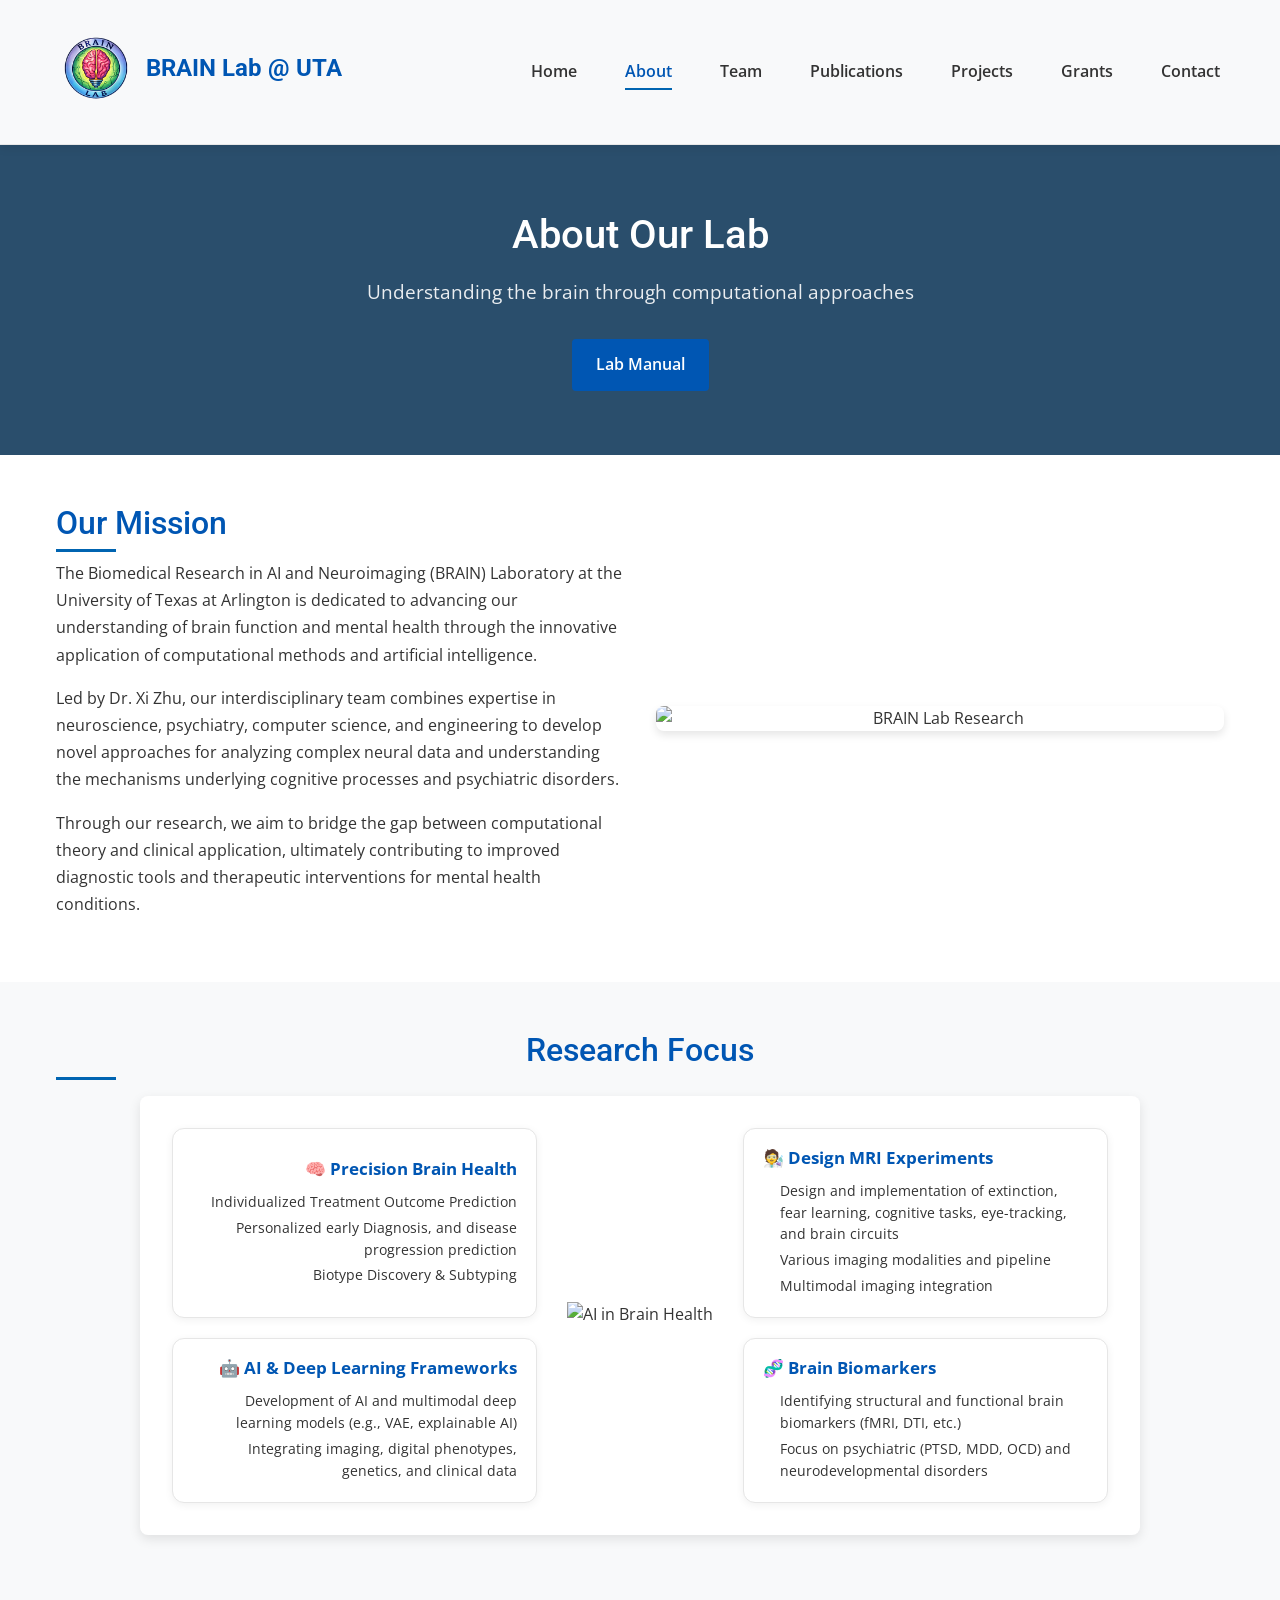
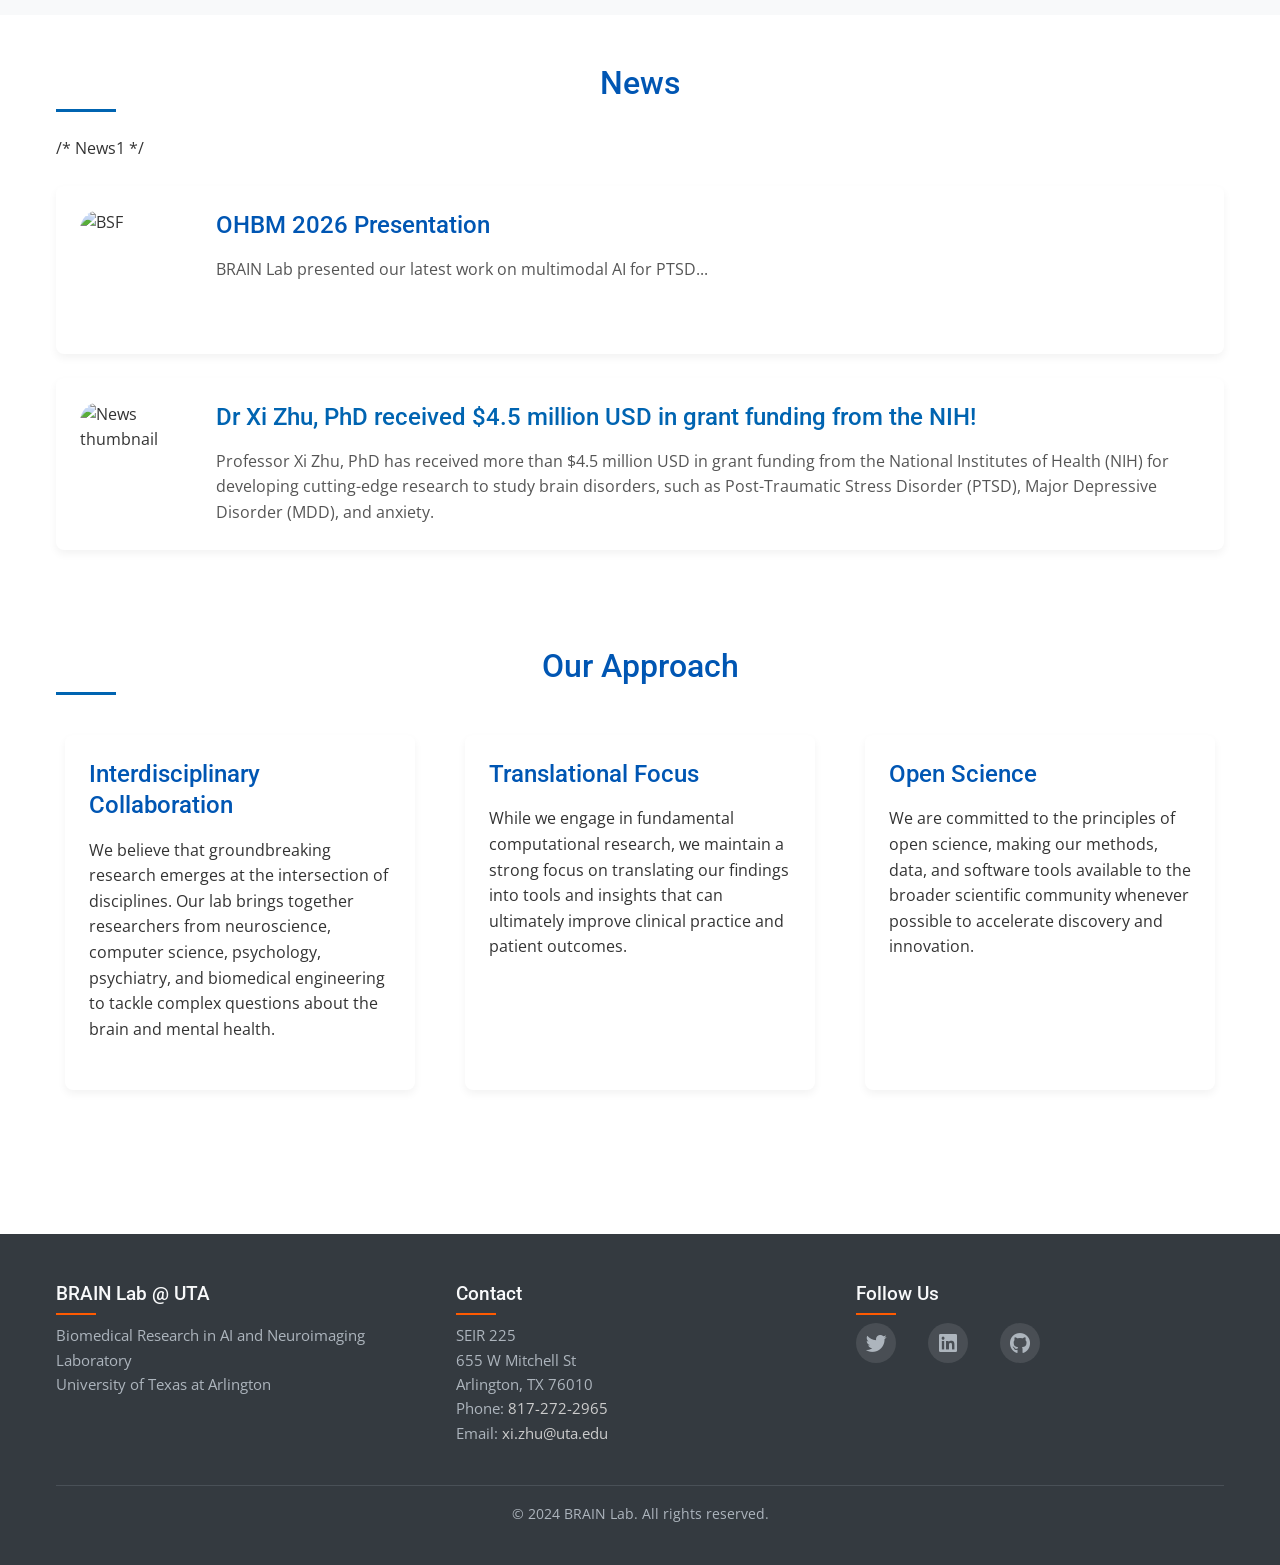
==== about.html @ f1c325bb "Update about.html" ====
<!DOCTYPE html>
<html lang="en">
<head>
    <meta charset="UTF-8">
    <meta name="viewport" content="width=device-width, initial-scale=1.0">
    <title>BRAIN Lab @ UTA - About</title>
    <link rel="stylesheet" href="css/styles.css"> <link rel="stylesheet" href="https://cdnjs.cloudflare.com/ajax/libs/font-awesome/6.4.0/css/all.min.css">
    <link href="https://fonts.googleapis.com/css2?family=Open+Sans:wght@300;400;600;700&family=Roboto:wght@300;400;500;700&display=swap" rel="stylesheet">
    <style>
        /* Basic Styles */
        body { font-family: 'Open Sans', sans-serif; margin: 0; padding: 0; color: #333; }
        .container { max-width: 1200px; margin: 0 auto; padding: 0 1rem; }
        header { background-color: #f8f9fa; padding: 1rem 0; border-bottom: 1px solid #e7e7e7; }
        header .container { display: flex; justify-content: space-between; align-items: center; }
        .logo a { font-family: 'Roboto', sans-serif; font-weight: 700; font-size: 1.5rem; color: #0056b3; text-decoration: none; }
        nav ul.menu { list-style: none; padding: 0; margin: 0; display: flex; }
        nav ul.menu li { margin-left: 1.5rem; }
        nav ul.menu li a { text-decoration: none; color: #333; font-weight: 600; transition: color 0.3s ease; }
        nav ul.menu li a:hover, nav ul.menu li a.active { color: #0056b3; }
        .hamburger { display: none; cursor: pointer; }
        .hamburger span { display: block; width: 25px; height: 3px; margin: 5px 0; background-color: #333; }

        /* Page Header */
        .page-header {
            background-image: url('images/banner.png'); /* Ensure this image exists */
            background-size: cover;
            background-position: center;
            background-repeat: no-repeat;
            padding: 4rem 0;
            text-align: center;
            color: white;
            position: relative;
            background-color: #4682B4; /* Fallback color */
        }
        .page-header::before {
            content: '';
            position: absolute;
            top: 0; left: 0; right: 0; bottom: 0;
            background-color: rgba(0, 0, 0, 0.4);
            z-index: 1;
        }
        .page-header h1 { font-family: 'Roboto', sans-serif; font-size: 2.5rem; margin-bottom: 1rem; color: white; }
        .page-header p { font-size: 1.2rem; max-width: 800px; margin: 0 auto; color: rgba(255, 255, 255, 0.9); }
        .page-header .container { position: relative; z-index: 2; }
        .btn.primary-btn { /* Style for Lab Manual button if not in external CSS */
            background-color: #0056b3; color: white; padding: 0.8rem 1.5rem; text-decoration: none; border-radius: 4px; font-weight: 600; display:inline-block;
        }
        .btn.primary-btn:hover { background-color: #004494; }


        /* About Mission Section */
        .about-mission { padding: 3rem 0; }
        .about-content { display: flex; flex-wrap: wrap; align-items: center; gap: 2rem; }
        .about-text { flex: 1; min-width: 300px; }
        .about-text h2 { font-family: 'Roboto', sans-serif; color: #0056b3; margin-bottom: 1rem; }
        .about-text p { line-height: 1.7; margin-bottom: 1rem; }
        .about-image { flex: 1; min-width: 300px; text-align: center; }
        .about-image img { max-width: 100%; height: auto; border-radius: 8px; box-shadow: 0 4px 8px rgba(0,0,0,0.1); }

        /* Research Focus Section - Updated Styles */
        .research-focus { padding: 3rem 0; }
        .research-focus.light-bg { background-color: #f8f9fa; } 
        .research-focus h2 { text-align: center; margin-bottom: 1.5rem; font-family: 'Roboto', sans-serif; color: #0056b3; font-size: 2rem; }
        
        .research-focus-content-wrapper {
            background-color: #ffffff; 
            padding: 2rem; 
            border-radius: 8px; 
            box-shadow: 0 4px 12px rgba(0,0,0,0.1); 
            max-width: 1000px; 
            margin: 0 auto 2rem auto; 
        }

        .research-focus-grid-container {
            display: grid;
            grid-template-columns: 1fr auto 1fr; 
            grid-template-rows: auto auto; 
            gap: 20px; 
            align-items: center; 
        }

        .focus-item-content { 
            background: #fff;
            padding: 1em 1.2em; 
            border-radius: 12px;
            box-shadow: 0 2px 8px rgba(0,0,0,0.06);
            border: 1.5px solid #e6e6e6;
            height: 100%;
            display: flex;
            flex-direction: column;
            justify-content: center;
        }
        .focus-item-content b { display: block; margin-bottom: 0.5em; font-size: 1.05rem; color: #0056b3;}
        .focus-item-content ul {
            margin: 0 0 0 1.2em; 
            padding-left: 0; 
            font-size: 0.9rem;
            list-style-position: outside;
            line-height: 1.5;
        }
         .focus-item-content ul li { margin-bottom: 0.3em;}

        .focus-image-container {
            grid-column: 2 / 3; 
            grid-row: 1 / 3;    
            display: flex;      
            align-items: center;
            justify-content: center;
            padding: 10px; 
        }
        .focus-image-container img {
            max-width: 280px; 
            width: 100%;
            height: auto;
            display: block;
        }

        .rf-top-left { grid-column: 1 / 2; grid-row: 1 / 2; text-align: right; }
        .rf-bottom-left { grid-column: 1 / 2; grid-row: 2 / 3; text-align: right; }
        .rf-top-right { grid-column: 3 / 4; grid-row: 1 / 2; text-align: left; }
        .rf-bottom-right { grid-column: 3 / 4; grid-row: 2 / 3; text-align: left; }


        /* Lab Approach Section */
        .lab-approach { padding: 3rem 0; }
        .lab-approach h2 { text-align: center; margin-bottom: 2rem; font-family: 'Roboto', sans-serif; color: #0056b3; }
        .approach-content { display: flex; flex-wrap: wrap; gap: 2rem; justify-content: space-around; }
        .approach-item { background-color: #fff; padding: 1.5rem; border-radius: 8px; box-shadow: 0 4px 8px rgba(0,0,0,0.05); flex: 1; min-width: 280px; max-width: 350px; }
        .approach-item h3 { color: #0056b3; margin-top: 0; margin-bottom: 1rem; }
        .approach-item p { line-height: 1.6; }

        .news-content {
	  display: grid;
	  gap: 1rem;
	}


        .news { padding: 3rem 0; }
        .news h2 { text-align: center; margin-bottom: 2rem; font-family: 'Roboto', sans-serif; color: #0056b3; }
        .news-content { display: flex; flex-wrap: wrap; gap: 2rem; justify-content: space-around; }
        .news-item { background-color: #fff; padding: 1.5rem; border-radius: 8px; box-shadow: 0 4px 8px rgba(0,0,0,0.05); flex: 1; min-width: 280px; max-width: 350px; }
        .news-item h3 { color: #0056b3; margin-top: 0; margin-bottom: 1rem; }
        .news-item p { line-height: 1.6; }

        .news-bullet{
         display: flex;
         align-items: flex-start;
         gap: 1rem;
        }

        .news-thumb{
         width: 120px;
         height: 120px;
         object-fit: cover;
         border-radius: 20px;
         flex: 0 0 120px; /* keeps it on the left */
         }

	.news-summary {
	  margin: 0;
	  color: #555;
	  line-height: 1.5;
	}

	/* Mobile */
	@media (max-width: 600px) {
	 .news-bullet {
	 flex-direction: column;
	}
	.news-thumb {
	  width: 100%;
	  height: 160px;
	  flex: none;
	}
	}

        .news-content{
          display: flex;
          flex-direction: column;   /* stack news items vertically */
          gap: 1.5rem;
        }

        .news-item{
          max-width: 100%;          /* remove narrow cap */
          width: 100%;
        }


        /* Footer */
        footer { background-color: #343a40; color: white; padding: 3rem 0 1rem 0; margin-top: 3rem;}
        .footer-content { display: flex; justify-content: space-between; flex-wrap: wrap; gap: 2rem; margin-bottom: 2rem;}
        .footer-col { flex: 1; min-width: 200px; }
        .footer-col h3 { font-family: 'Roboto', sans-serif; font-size: 1.2rem; margin-bottom: 1rem; color: #f8f9fa; }
        .footer-col p, .footer-col ul { font-size: 0.95rem; color: #adb5bd; line-height: 1.6; }
        .footer-col ul { list-style: none; padding: 0; }
        .footer-col ul li { margin-bottom: 0.5rem; }
        .footer-col ul li a { color: #adb5bd; text-decoration: none; transition: color 0.3s ease; }
        .footer-col ul li a:hover { color: white; }
        .social-icons a { color: #adb5bd; margin-right: 1rem; font-size: 1.3rem; transition: color 0.3s ease; }
        .social-icons a:hover { color: white; }
        .copyright { text-align: center; border-top: 1px solid #495057; padding-top: 1rem; font-size: 0.9rem; color: #adb5bd; }

        /* Responsive Adjustments */
        @media (max-width: 992px) { 
            .research-focus-content-wrapper {
                padding: 1.5rem;
            }
            .research-focus-grid-container {
                grid-template-columns: 1fr auto; 
                grid-template-rows: auto auto auto auto; 
                gap: 15px; 
            }
            .focus-image-container {
                grid-column: 2 / 3; 
                grid-row: 1 / 5;
            }
            .rf-top-left { grid-column: 1 / 2; grid-row: 1 / 2; text-align: left; margin-bottom:1rem;}
            .rf-bottom-left { grid-column: 1 / 2; grid-row: 2 / 3; text-align: left; margin-bottom:1rem;}
            .rf-top-right { grid-column: 1 / 2; grid-row: 3 / 4; text-align: left; margin-bottom:1rem;}
            .rf-bottom-right { grid-column: 1 / 2; grid-row: 4 / 5; text-align: left; margin-bottom:1rem;}
        }

        @media (max-width: 768px) {
            nav ul.menu { display: none; }
            .hamburger { display: block; }
            .footer-content { flex-direction: column; }
            .page-header h1 { font-size: 2rem; }
            .about-content { flex-direction: column; }
            .about-image { order: -1; margin-bottom: 2rem; } 

            .research-focus-content-wrapper {
                padding: 1rem;
                margin-left: 10px; 
                margin-right: 10px;
            }
            .research-focus-grid-container {
                grid-template-columns: 1fr; 
                gap: 10px;
            }
             .focus-image-container {
                grid-column: 1 / 2; 
                grid-row: auto;    
                order: 2; 
                margin: 1rem 0;
            }
             .focus-image-container img { max-width: 220px; } 

            .rf-top-left { grid-column: 1/2; grid-row: auto; order: 1; text-align: left !important; margin-bottom: 1rem;}
            .rf-bottom-left { grid-column: 1/2; grid-row: auto; order: 3; text-align: left !important; margin-bottom: 1rem;}
            .rf-top-right { grid-column: 1/2; grid-row: auto; order: 4; text-align: left !important; margin-bottom: 1rem;}
            .rf-bottom-right { grid-column: 1/2; grid-row: auto; order: 5; text-align: left !important; margin-bottom: 1rem;}
            
            .approach-content { flex-direction: column; }
        }
    </style>
</head>
<body>
    <header>
        <div class="container">
			<div class="logo">
                <a href="index.html"> 
                    <img
                        src="images/BrainLabLogo.png"
                        alt="BRAIN Lab logo" 
                        class="lab-logo"
                    >
                    <span>BRAIN Lab @ UTA</span>
                </a>
            </div>
			
            <nav>
                <ul class="menu">
                    <li><a href="index.html">Home</a></li>
                    <li><a href="about.html" class="active">About</a></li>
                    <li><a href="team.html">Team</a></li>
                    <li><a href="publications.html">Publications</a></li>
                    <li><a href="projects.html">Projects</a></li>
                    <li><a href="grants.html">Grants</a></li>
                    <li><a href="contact.html">Contact</a></li>
                </ul>
                <div class="hamburger">
                    <span></span>
                    <span></span>
                    <span></span>
                </div>
            </nav>
        </div>
    </header>

    <main>
        <section class="page-header">
            <div class="container">
                <h1>About Our Lab</h1>
                <p>Understanding the brain through computational approaches</p>
                <div class="cta-buttons" style="margin-top:2rem;">
                    <a href="lab_manual.html" class="btn primary-btn">Lab Manual</a>
                </div>
            </div>
        </section>

        <section class="about-mission">
            <div class="container">
                <div class="about-content">
                    <div class="about-text">
                        <h2>Our Mission</h2>
                        <p>
                            The Biomedical Research in AI and Neuroimaging (BRAIN) Laboratory at the University of Texas at Arlington 
                            is dedicated to advancing our understanding of brain function and mental health through the innovative 
                            application of computational methods and artificial intelligence.
                        </p>
                        <p>
                            Led by Dr. Xi Zhu, our interdisciplinary team combines expertise in neuroscience, psychiatry, 
                            computer science, and engineering to develop novel approaches for analyzing complex neural data 
                            and understanding the mechanisms underlying cognitive processes and psychiatric disorders.
                        </p>
                        <p>
                            Through our research, we aim to bridge the gap between computational theory and clinical application, 
                            ultimately contributing to improved diagnostic tools and therapeutic interventions for mental health conditions.
                        </p>
                    </div>
                    <div class="about-image">
                        <img src="images/lab-research.jpg" alt="BRAIN Lab Research">
                    </div>
                </div>
            </div>
        </section>

        <section class="research-focus light-bg">
            <div class="container">
                <h2>Research Focus</h2>
                <div class="research-focus-content-wrapper"> 
                    <div class="research-focus-grid-container">
                        <div class="focus-item-content rf-top-left">
                            <b>🧠 Precision Brain Health</b>
                            <ul>
                                <li>Individualized Treatment Outcome Prediction</li>
                                <li>Personalized early Diagnosis, and disease progression prediction</li>
                                <li>Biotype Discovery & Subtyping</li>
                            </ul>
                        </div>
                        <div class="focus-item-content rf-bottom-left">
                            <b>🤖 AI & Deep Learning Frameworks</b>
                            <ul>
                                <li>Development of AI and multimodal deep learning models (e.g., VAE, explainable AI)</li>
                                <li>Integrating imaging, digital phenotypes, genetics, and clinical data</li>
                            </ul>
                        </div>
                        <div class="focus-image-container">
                            <img src="images/research focus.png" alt="AI in Brain Health">
                        </div>
                        <div class="focus-item-content rf-top-right">
                            <b>🧑‍🔬 Design MRI Experiments</b>
                            <ul>
                                <li>Design and implementation of extinction, fear learning, cognitive tasks, eye-tracking, and brain circuits</li>
                                <li>Various imaging modalities and pipeline</li>
                                <li>Multimodal imaging integration</li>
                            </ul>
                        </div>
                        <div class="focus-item-content rf-bottom-right">
                            <b>🧬 Brain Biomarkers</b>
                            <ul>
                                <li>Identifying structural and functional brain biomarkers (fMRI, DTI, etc.)</li>
                                <li>Focus on psychiatric (PTSD, MDD, OCD) and neurodevelopmental disorders</li>
                            </ul>
                        </div>
                    </div>
                </div> 
            </div>
        </section>

        <section class="news">
          <div class="container">
            <h2>News</h2>
			<div class="news-content">
				
				/* News1 */
				<div class="news-item">
					<div class="news-bullet">
						<img class="news-thumb"
							src="images/BSF.jpg"
							alt="BSF">

      <div class="news-text">
        <h3 class="news-title">
          OHBM 2026 Presentation
        </h3>

        <p class="news-summary">
          BRAIN Lab presented our latest work on multimodal AI for PTSD...
        </p>
      </div>
    </div>
  </div>

				
            <div class="news-item">
             <div class="news-bullet">
                <img class="news-thumb" src="images/zhu-brain-main.jpg" alt="News thumbnail">

                 <div class="news-text">
                  <h3 class="news-title">
                    <a href="https://www.uta.edu/news/news-releases/2025/10/01/uta-research-seeks-new-answers-to-brain-disorders" target="_blank" rel="noopener noreferrer">
                     Dr Xi Zhu, PhD received $4.5 million USD in grant funding from the NIH!
                    </a>
                  </h3>

                  <p class="news-summary">
                   Professor Xi Zhu, PhD has received more than $4.5 million USD in grant funding from the National Institutes of Health (NIH)
                   for developing cutting-edge research to study brain disorders, such as Post-Traumatic Stress Disorder (PTSD),
                   Major Depressive Disorder (MDD), and anxiety.
                 </p>
                </div>
               </div>
            </div>
				
          </div>
         </div>
        </section>


        <section class="lab-approach">
            <div class="container">
                <h2>Our Approach</h2>
                <div class="approach-content">
                    <div class="approach-item">
                        <h3>Interdisciplinary Collaboration</h3>
                        <p>
                            We believe that groundbreaking research emerges at the intersection of disciplines. Our lab brings together 
                            researchers from neuroscience, computer science, psychology, psychiatry, and biomedical engineering to tackle 
                            complex questions about the brain and mental health.
                        </p>
                    </div>
                    <div class="approach-item">
                        <h3>Translational Focus</h3>
                        <p>
                            While we engage in fundamental computational research, we maintain a strong focus on translating our findings 
                            into tools and insights that can ultimately improve clinical practice and patient outcomes.
                        </p>
                    </div>
                    <div class="approach-item">
                        <h3>Open Science</h3>
                        <p>
                            We are committed to the principles of open science, making our methods, data, and software tools available 
                            to the broader scientific community whenever possible to accelerate discovery and innovation.
                        </p>
                    </div>
                </div>
            </div>
        </section>
    </main>

    <footer>
        <div class="container">
            <div class="footer-content">
                <div class="footer-col">
                    <h3>BRAIN Lab @ UTA</h3>
                    <p>Biomedical Research in AI and Neuroimaging Laboratory<br>University of Texas at Arlington</p>
                </div>
                <div class="footer-col">
                    <h3>Contact</h3>
                    <p>
                        SEIR 225<br>
                        655 W Mitchell St<br>
                        Arlington, TX 76010<br>
                        Phone: <a href="tel:817-272-2965">817-272-2965</a><br>
                        Email: <a href="mailto:xi.zhu@uta.edu">xi.zhu@uta.edu</a>
                    </p>
                </div>
                <div class="footer-col">
                    <h3>Follow Us</h3>
                    <div class="social-icons">
                        <a href="#" aria-label="Twitter"><i class="fab fa-twitter"></i></a>
                        <a href="#" aria-label="LinkedIn"><i class="fab fa-linkedin"></i></a>
                        <a href="#" aria-label="GitHub"><i class="fab fa-github"></i></a>
                    </div>
                </div>
            </div>
            <div class="copyright">
                <p>&copy; 2024 BRAIN Lab. All rights reserved.</p>
            </div>
        </div>
    </footer>

    <script src="js/script.js"></script> </body>
</html>
---- css/styles.css ----
/* 
   BRAIN Lab @ UTA Website Styles
   Main stylesheet for the Biomedical Research in AI and Neuroimaging Laboratory website
*/

/* Global Styles and Variables */
:root {
    --primary-color: #0064b1; /* UTA blue */
    --secondary-color: #ff5a00; /* UTA orange */
    --accent-color: #5c068c; /* Purple accent */
    --text-color: #333333;
    --light-text: #ffffff;
    --dark-text: #222222;
    --light-bg: #f5f7fa;
    --gray-bg: #e9ecef;
    --border-color: #dde2e8;
    --shadow: 0 4px 12px rgba(0, 0, 0, 0.08);
    --transition: all 0.3s ease;
}

* {
    margin: 0;
    padding: 0;
    box-sizing: border-box;
}

html {
    font-size: 16px;
    scroll-behavior: smooth;
}

body {
    font-family: 'Open Sans', Arial, sans-serif;
    line-height: 1.6;
    color: var(--text-color);
    background-color: #ffffff;
}

.container {
    width: 100%;
    max-width: 1200px;
    margin: 0 auto;
    padding: 0 20px;
}

h1, h2, h3, h4, h5, h6 {
    font-family: 'Roboto', Arial, sans-serif;
    font-weight: 500;
    line-height: 1.3;
    margin-bottom: 1rem;
    color: var(--dark-text);
}

h1 {
    font-size: 2.5rem;
}

h2 {
    font-size: 2rem;
    position: relative;
    margin-bottom: 2rem;
}

h2:after {
    content: '';
    position: absolute;
    bottom: -0.5rem;
    left: 0;
    width: 60px;
    height: 3px;
    background-color: var(--primary-color);
}

h3 {
    font-size: 1.5rem;
}

p {
    margin-bottom: 1.5rem;
}

a {
    color: var(--primary-color);
    text-decoration: none;
    transition: var(--transition);
}

a:hover {
    color: var(--secondary-color);
}

ul, ol {
    list-style: none;
}

img {
    max-width: 100%;
    height: auto;
    display: block;
}

section {
    padding: 4rem 0;
}

.btn {
    display: inline-block;
    padding: 0.8rem 1.5rem;
    background-color: var(--primary-color);
    color: white;
    border-radius: 4px;
    font-weight: 600;
    text-align: center;
    transition: var(--transition);
    cursor: pointer;
    border: none;
}

.primary-btn {
    background-color: var(--primary-color);
}

.primary-btn:hover {
    background-color: #00518e;
    color: white;
}

.secondary-btn {
    background-color: transparent;
    border: 2px solid var(--primary-color);
    color: var(--primary-color);
}

.secondary-btn:hover {
    background-color: var(--primary-color);
    color: white;
}

/* Header Styles */
header {
    background-color: white;
    box-shadow: 0 2px 10px rgba(0, 0, 0, 0.1);
    position: sticky;
    top: 0;
    z-index: 1000;
}

header .container {
    display: flex;
    justify-content: space-between;
    align-items: center;
    padding: 1rem 20px;
}

/*.logo a {
    font-size: 1.5rem;
    font-weight: 700;
    color: var(--primary-color);
    text-decoration: none;
}*/

/* BRAIN Lab logo and title */
.logo a {
    display: inline-flex;
    align-items: center;
    gap: 0.85rem;
    font-family: 'Roboto', sans-serif;
    font-weight: 700;
    font-size: 1.5rem;
    color: #0056b3;
    text-decoration: none;
}

.lab-logo {
    width: 72px;
    height: 72px;
    object-fit: contain;
    display: block;
    flex-shrink: 0;
}

/* Smaller logo on phones */
@media (max-width: 768px) {
    .lab-logo {
        width: 55px;
        height: 55px;
    }

    .logo a {
        gap: 0.6rem;
        font-size: 1.25rem;
    }
}

nav .menu {
    display: flex;
    gap: 1.5rem;
}

nav .menu li a {
    color: var(--text-color);
    font-weight: 500;
    padding: 0.5rem 0;
    position: relative;
}

nav .menu li a:hover, 
nav .menu li a.active {
    color: var(--primary-color);
}

nav .menu li a.active:after {
    content: '';
    position: absolute;
    bottom: 0;
    left: 0;
    width: 100%;
    height: 2px;
    background-color: var(--primary-color);
}

.hamburger {
    display: none;
    flex-direction: column;
    cursor: pointer;
    gap: 6px;
}

.hamburger span {
    display: block;
    width: 25px;
    height: 3px;
    background-color: var(--text-color);
    transition: var(--transition);
}

/* Hero Section */
.hero {
    background: linear-gradient(rgba(0, 0, 0, 0.7), rgba(0, 0, 0, 0.7)), url('../images/hero-bg.jpg');
    background-size: cover;
    background-position: center;
    color: white;
    text-align: center;
    padding: 8rem 0;
}

.hero h1 {
    font-size: 3rem;
    margin-bottom: 1.5rem;
    color: white;
}

.hero p {
    font-size: 1.2rem;
    max-width: 700px;
    margin: 0 auto 2rem;
}

.cta-buttons {
    display: flex;
    justify-content: center;
    gap: 1rem;
}

/* Lab Overview Section */
.lab-overview {
    background-color: var(--light-bg);
}

.lab-overview p {
    max-width: 800px;
    margin: 0 auto 3rem;
    text-align: center;
}

.research-highlights {
    display: grid;
    grid-template-columns: repeat(auto-fill, minmax(300px, 1fr));
    gap: 2rem;
}

.highlight-card {
    background-color: white;
    border-radius: 8px;
    padding: 2rem;
    text-align: center;
    box-shadow: var(--shadow);
    transition: var(--transition);
}

.highlight-card:hover {
    transform: translateY(-5px);
    box-shadow: 0 8px 16px rgba(0, 0, 0, 0.1);
}

.highlight-card i {
    font-size: 2.5rem;
    color: var(--primary-color);
    margin-bottom: 1rem;
}

/* Publications Section */
.recent-publications {
    text-align: center;
}

.publications-grid {
    display: grid;
    grid-template-columns: repeat(auto-fill, minmax(300px, 1fr));
    gap: 2rem;
    margin-bottom: 2rem;
}

.publication-card {
    background-color: var(--light-bg);
    border-radius: 8px;
    padding: 1.5rem;
    text-align: left;
    box-shadow: var(--shadow);
    transition: var(--transition);
}

.publication-card:hover {
    transform: translateY(-5px);
    box-shadow: 0 8px 16px rgba(0, 0, 0, 0.1);
}

.publication-card h3 {
    font-size: 1.2rem;
    margin-bottom: 0.5rem;
}

.authors, .journal {
    font-size: 0.9rem;
    margin-bottom: 0.5rem;
}

.journal {
    font-style: italic;
    color: #666;
}

.read-more {
    display: inline-block;
    margin-top: 0.5rem;
    font-weight: 600;
    font-size: 0.9rem;
}

.view-all {
    margin-top: 2rem;
}

/* News Section */
.news-updates {
    background-color: var(--light-bg);
    text-align: center;
}

.news-grid {
    display: grid;
    grid-template-columns: repeat(auto-fill, minmax(300px, 1fr));
    gap: 2rem;
}

.news-card {
    background-color: white;
    border-radius: 8px;
    padding: 1.5rem;
    text-align: left;
    box-shadow: var(--shadow);
}

.news-date {
    color: var(--secondary-color);
    font-weight: 600;
    font-size: 0.9rem;
    margin-bottom: 0.5rem;
}

.news-card h3 {
    font-size: 1.2rem;
    margin-bottom: 0.5rem;
}

/* Footer Styles */
footer {
    background-color: #2c3e50;
    color: white;
    padding: 3rem 0 1.5rem;
}

.footer-content {
    display: grid;
    grid-template-columns: repeat(auto-fit, minmax(200px, 1fr));
    gap: 2rem;
    margin-bottom: 2rem;
}

.footer-col h3 {
    color: white;
    font-size: 1.2rem;
    margin-bottom: 1.5rem;
    position: relative;
}

.footer-col h3:after {
    content: '';
    position: absolute;
    bottom: -0.5rem;
    left: 0;
    width: 40px;
    height: 2px;
    background-color: var(--secondary-color);
}

.footer-col p, .footer-col li {
    margin-bottom: 0.5rem;
}

.footer-col a {
    color: #ccc;
}

.footer-col a:hover {
    color: white;
}

.social-icons {
    display: flex;
    gap: 1rem;
    margin-top: 1rem;
}

.social-icons a {
    display: inline-flex;
    align-items: center;
    justify-content: center;
    width: 40px;
    height: 40px;
    background-color: rgba(255, 255, 255, 0.1);
    border-radius: 50%;
    color: white;
    transition: var(--transition);
}

.social-icons a:hover {
    background-color: var(--secondary-color);
    transform: translateY(-3px);
}

.copyright {
    text-align: center;
    padding-top: 1.5rem;
    border-top: 1px solid rgba(255, 255, 255, 0.1);
    font-size: 0.9rem;
    color: #ccc;
}

/* Responsive Design */
@media (max-width: 992px) {
    h1 {
        font-size: 2.2rem;
    }
    
    h2 {
        font-size: 1.8rem;
    }
    
    .hero {
        padding: 6rem 0;
    }
    
    .hero h1 {
        font-size: 2.5rem;
    }
}

@media (max-width: 768px) {
    header .container {
        flex-direction: column;
        align-items: flex-start;
    }
    
    nav {
        width: 100%;
        margin-top: 1rem;
    }
    
    .hamburger {
        display: flex;
        position: absolute;
        top: 1.5rem;
        right: 20px;
    }
    
    nav .menu {
        flex-direction: column;
        position: absolute;
        top: 100%;
        left: 0;
        right: 0;
        background-color: white;
        box-shadow: 0 10px 15px rgba(0, 0, 0, 0.1);
        padding: 1rem 0;
        gap: 0;
        display: none;
    }
    
    nav .menu.active {
        display: flex;
    }
    
    nav .menu li {
        width: 100%;
    }
    
    nav .menu li a {
        display: block;
        padding: 0.8rem 1.5rem;
    }
    
    nav .menu li a.active:after {
        display: none;
    }
    
    .hero h1 {
        font-size: 2.2rem;
    }
    
    .cta-buttons {
        flex-direction: column;
        align-items: center;
        gap: 1rem;
    }
    
    .cta-buttons .btn {
        width: 100%;
        max-width: 300px;
    }
    
    .research-highlights,
    .publications-grid,
    .news-grid {
        grid-template-columns: 1fr;
    }
    
    .footer-content {
        grid-template-columns: 1fr;
        text-align: center;
    }
    
    .footer-col h3:after {
        left: 50%;
        transform: translateX(-50%);
    }
    
    .social-icons {
        justify-content: center;
    }
}

@media (max-width: 480px) {
    section {
        padding: 3rem 0;
    }
    
    .hero {
        padding: 4rem 0;
    }
    
    .hero h1 {
        font-size: 1.8rem;
    }
}

/* About Page Styles */
.page-header {
    background: linear-gradient(rgba(0, 0, 0, 0.7), rgba(0, 0, 0, 0.7)), url('../images/header-bg.jpg');
    background-size: cover;
    background-position: center;
    color: white;
    text-align: center;
    padding: 6rem 0;
}

.page-header h1 {
    color: white;
    margin-bottom: 1rem;
}

.about-mission {
    padding: 5rem 0;
}

.about-content {
    display: grid;
    grid-template-columns: 3fr 2fr;
    gap: 3rem;
    align-items: center;
}

.about-text h2 {
    margin-bottom: 2rem;
}

.about-image img {
    border-radius: 8px;
    box-shadow: var(--shadow);
    width: 100%;
}

.light-bg {
    background-color: var(--light-bg);
}

.focus-grid {
    display: grid;
    grid-template-columns: repeat(auto-fill, minmax(250px, 1fr));
    gap: 2rem;
    margin-top: 3rem;
}

.focus-card {
    background-color: white;
    border-radius: 8px;
    padding: 2rem;
    box-shadow: var(--shadow);
    transition: var(--transition);
}

.focus-card:hover {
    transform: translateY(-5px);
    box-shadow: 0 8px 16px rgba(0, 0, 0, 0.1);
}

.focus-icon {
    font-size: 2.5rem;
    color: var(--primary-color);
    margin-bottom: 1.5rem;
}

.approach-content {
    margin-top: 3rem;
}

.approach-item {
    margin-bottom: 3rem;
}

.approach-item h3 {
    margin-bottom: 1rem;
    color: var(--primary-color);
}

.funding-list {
    list-style: disc;
    padding-left: 2rem;
    margin: 1.5rem 0;
}

.funding-list li {
    margin-bottom: 0.5rem;
}

/* Responsive styles for about page */
@media (max-width: 992px) {
    .about-content {
        grid-template-columns: 1fr;
    }
    
    .about-image {
        order: -1;
        margin-bottom: 2rem;
    }
    
    .about-image img {
        max-width: 600px;
        margin: 0 auto;
    }
}

@media (max-width: 768px) {
    .page-header {
        padding: 4rem 0;
    }
    
    .focus-grid {
        grid-template-columns: 1fr;
    }
}

/* Team Page Styles */
.team-section {
    padding: 4rem 0;
}

.team-section h2 {
    margin-top: 3rem;
    margin-bottom: 2rem;
}

.team-section h2:first-of-type {
    margin-top: 0;
}

.team-grid {
    display: grid;
    grid-template-columns: repeat(auto-fill, minmax(300px, 1fr));
    gap: 2.5rem;
    margin-bottom: 3rem;
}

.team-member {
    background-color: white;
    border-radius: 8px;
    box-shadow: var(--shadow);
    overflow: hidden;
    transition: var(--transition);
}

.team-member:hover {
    transform: translateY(-5px);
    box-shadow: 0 8px 16px rgba(0, 0, 0, 0.1);
}

.team-member.featured {
    grid-column: 1 / -1;
    display: grid;
    grid-template-columns: 300px 1fr;
    gap: 2rem;
    padding: 2rem;
}

.member-photo {
    width: 100%;
    aspect-ratio: 1;
    overflow: hidden;
}

.member-photo img {
    width: 100%;
    height: 100%;
    object-fit: cover;
    display: block;
}

.team-member:not(.featured) .member-photo {
    aspect-ratio: 1;
}

.team-member:not(.featured) h3,
.team-member:not(.featured) .member-title,
.team-member:not(.featured) .member-bio,
.team-member:not(.featured) .member-links {
    padding: 0 1.5rem;
}

.team-member:not(.featured) h3 {
    margin-top: 1.5rem;
}

.team-member:not(.featured) .member-links {
    padding-bottom: 1.5rem;
}

.member-title {
    color: var(--primary-color);
    font-weight: 600;
    margin-bottom: 1rem;
}

.member-bio {
    font-size: 0.95rem;
    margin-bottom: 1.5rem;
}

.member-links {
    display: flex;
    gap: 1rem;
    flex-wrap: wrap;
}

.member-links a {
    display: inline-flex;
    align-items: center;
    gap: 0.5rem;
    font-size: 0.9rem;
    color: var(--text-color);
    text-decoration: none;
}

.member-links a i {
    color: var(--primary-color);
}

.member-links a:hover {
    color: var(--primary-color);
}

.join-us-section {
    background-color: var(--light-bg);
    border-radius: 8px;
    padding: 3rem;
    margin-top: 4rem;
    text-align: center;
}

.join-us-section p {
    max-width: 800px;
    margin: 0 auto 2rem;
}

.join-options {
    display: grid;
    grid-template-columns: repeat(auto-fill, minmax(300px, 1fr));
    gap: 2rem;
    margin-bottom: 2.5rem;
}

.join-option {
    background-color: white;
    border-radius: 8px;
    padding: 1.5rem;
    box-shadow: var(--shadow);
}

.join-option h3 {
    color: var(--primary-color);
    margin-bottom: 1rem;
}

/* Responsive styles for team page */
@media (max-width: 992px) {
    .team-member.featured {
        grid-template-columns: 1fr;
    }
    
    .team-member.featured .member-photo {
        max-width: 300px;
        margin: 0 auto;
    }
}

@media (max-width: 768px) {
    .join-options {
        grid-template-columns: 1fr;
    }
    
    .join-us-section {
        padding: 2rem;
    }
}

/* Project Page Styles */
.projects-overview {
    padding-bottom: 2rem;
}

.project-card-section {
    padding: 4rem 0;
}

.project-grid {
    display: grid;
    grid-template-columns: repeat(auto-fill, minmax(350px, 1fr));
    gap: 2rem;
    margin-top: 2rem;
}

.project-card {
    background-color: white;
    border-radius: 8px;
    box-shadow: var(--shadow);
    overflow: hidden;
    transition: var(--transition);
    height: 100%;
    display: flex;
    flex-direction: column;
}

.project-card:hover {
    transform: translateY(-5px);
    box-shadow: 0 8px 16px rgba(0, 0, 0, 0.12);
}

.project-header {
    padding: 1.5rem;
    background-color: var(--primary-color);
    color: white;
    display: flex;
    align-items: center;
}

.project-icon {
    width: 50px;
    height: 50px;
    background-color: rgba(255, 255, 255, 0.2);
    border-radius: 50%;
    display: flex;
    justify-content: center;
    align-items: center;
    margin-right: 1rem;
}

.project-icon i {
    font-size: 1.5rem;
    color: white;
}

.project-header h3 {
    margin: 0;
    font-size: 1.3rem;
    color: white;
}

.project-content {
    padding: 1.5rem;
    flex-grow: 1;
    display: flex;
    flex-direction: column;
}

.project-content h4 {
    margin: 1.5rem 0 0.5rem;
    font-size: 1.1rem;
}

.project-content ul {
    margin-bottom: 1.5rem;
    padding-left: 1.5rem;
    list-style-type: disc;
}

.project-content ul li {
    margin-bottom: 0.5rem;
}

.project-links {
    margin-top: auto;
    display: flex;
    flex-wrap: wrap;
    gap: 0.8rem;
    align-items: center;
}

.pdf-link {
    display: inline-flex;
    align-items: center;
    color: var(--primary-color);
    font-weight: 600;
}

.pdf-link i {
    margin-right: 0.5rem;
}

.pdf-link:hover {
    color: var(--secondary-color);
}

.tools-resources {
    padding: 4rem 0;
}

.tools-grid {
    margin-top: 2rem;
}

.tool-item {
    display: flex;
    margin-bottom: 2rem;
    padding: 1.5rem;
    background-color: white;
    border-radius: 8px;
    box-shadow: var(--shadow);
    transition: var(--transition);
}

.tool-item:hover {
    transform: translateX(5px);
    box-shadow: 0 6px 14px rgba(0, 0, 0, 0.1);
}

.tool-icon {
    flex-shrink: 0;
    width: 60px;
    height: 60px;
    background-color: var(--primary-color);
    border-radius: 50%;
    display: flex;
    justify-content: center;
    align-items: center;
    margin-right: 1.5rem;
}

.tool-icon i {
    font-size: 1.8rem;
    color: white;
}

.tool-info {
    flex-grow: 1;
}

.tool-info h3 {
    margin-top: 0;
    margin-bottom: 0.8rem;
}

.github-link {
    display: inline-flex;
    align-items: center;
    margin-top: 1rem;
    font-weight: 600;
}

.github-link i {
    margin-right: 0.5rem;
}

.collaborations {
    padding: 4rem 0;
}

.collaborations-list {
    margin-top: 2rem;
}

.collaboration-item {
    margin-bottom: 2rem;
}

.collaboration-item h3 {
    margin-bottom: 0.8rem;
    color: var(--primary-color);
}

/* Contact Page Styles */
.contact-section {
    padding: 4rem 0;
}

.contact-grid {
    display: grid;
    grid-template-columns: 1fr 1fr;
    gap: 3rem;
}

.contact-info {
    padding: 2rem;
    background-color: white;
    border-radius: 8px;
    box-shadow: var(--shadow);
}

.info-item {
    display: flex;
    margin-bottom: 1.5rem;
    align-items: flex-start;
}

.info-item i {
    font-size: 1.5rem;
    color: var(--primary-color);
    margin-right: 1rem;
    margin-top: 0.3rem;
}

.info-content h3 {
    margin-top: 0;
    margin-bottom: 0.5rem;
    font-size: 1.2rem;
}

.social-links {
    margin-top: 2rem;
}

.social-icons.large a {
    width: 45px;
    height: 45px;
    font-size: 1.5rem;
    margin-right: 1rem;
}

.contact-form-container {
    padding: 2rem;
    background-color: white;
    border-radius: 8px;
    box-shadow: var(--shadow);
}

.contact-form {
    margin-top: 1.5rem;
}

.form-group {
    margin-bottom: 1.5rem;
}

.form-group label {
    display: block;
    margin-bottom: 0.5rem;
    font-weight: 600;
}

.form-group input,
.form-group select,
.form-group textarea {
    width: 100%;
    padding: 0.8rem;
    border: 1px solid var(--border-color);
    border-radius: 4px;
    font-family: 'Open Sans', sans-serif;
    font-size: 1rem;
}

.form-group textarea {
    resize: vertical;
}

.form-note {
    margin-top: 1rem;
    font-size: 0.85rem;
    color: #666;
}

.join-us-section {
    padding: 4rem 0;
}

.opportunities-grid {
    display: grid;
    grid-template-columns: repeat(auto-fill, minmax(320px, 1fr));
    gap: 2rem;
    margin-top: 2rem;
}

.opportunity-card {
    background-color: white;
    border-radius: 8px;
    box-shadow: var(--shadow);
    padding: 1.5rem;
    height: 100%;
}

.opportunity-card h3 {
    color: var(--primary-color);
    margin-top: 0;
}

.opportunity-card h4 {
    margin: 1.5rem 0 0.5rem;
    font-size: 1.1rem;
}

.opportunity-card ul {
    padding-left: 1.5rem;
    margin-bottom: 1rem;
    list-style-type: disc;
}

.opportunity-card ul li {
    margin-bottom: 0.5rem;
}

.visit-us {
    padding: 4rem 0;
}

.map-container {
    display: grid;
    grid-template-columns: 1fr 1fr;
    gap: 2rem;
    margin-top: 2rem;
}

.map-placeholder {
    background-color: #f0f0f0;
    height: 350px;
    border-radius: 8px;
    display: flex;
    flex-direction: column;
    justify-content: center;
    align-items: center;
    text-align: center;
    padding: 2rem;
}

.map-placeholder i {
    font-size: 3rem;
    color: var(--primary-color);
    margin-bottom: 1rem;
}

.map-note {
    margin-top: 1rem;
    font-size: 0.85rem;
    color: #777;
}

.directions {
    padding: 1.5rem;
    background-color: white;
    border-radius: 8px;
    box-shadow: var(--shadow);
}

.directions h3 {
    margin-top: 0;
}

.directions h4 {
    margin: 1.5rem 0 0.5rem;
}

/* Media Queries for Project and Contact Pages */
@media (max-width: 992px) {
    .project-grid,
    .tools-grid {
        grid-template-columns: 1fr;
    }
    
    .contact-grid,
    .map-container {
        grid-template-columns: 1fr;
    }
}

@media (max-width: 768px) {
    .project-card {
        width: 100%;
    }
    
    .tool-item {
        flex-direction: column;
    }
    
    .tool-icon {
        margin-bottom: 1rem;
        margin-right: 0;
    }
    
    .project-links {
        flex-direction: column;
        align-items: flex-start;
    }
    
    .project-links .btn,
    .project-links .pdf-link {
        margin-bottom: 0.5rem;
    }
}

@media (max-width: 480px) {
    .project-header {
        flex-direction: column;
        text-align: center;
    }
    
    .project-icon {
        margin-right: 0;
        margin-bottom: 1rem;
    }
}

.empty-section-message {
    padding: 2rem;
    text-align: center;
    background-color: #f5f7fa;
    border-radius: 8px;
    font-style: italic;
    color: #666;
    width: 100%;
    margin: 1rem 0;
}

/* Grants Page Styles */
.grants-grid {
    display: grid;
    grid-template-columns: repeat(auto-fit, minmax(300px, 1fr));
    gap: 2rem;
    margin: 2rem 0;
}

.grant-card {
    background: #ffffff;
    border-radius: 8px;
    padding: 1.5rem;
    box-shadow: 0 2px 4px rgba(0, 0, 0, 0.1);
    transition: transform 0.3s ease;
}

.grant-card:hover {
    transform: translateY(-5px);
}

.grant-card h3 {
    color: #2c3e50;
    margin-bottom: 1rem;
    font-size: 1.25rem;
}

.grant-details {
    color: #666;
}

.grant-details strong {
    color: #2c3e50;
}

.grant-resources {
    padding: 4rem 0;
}

.resources-content {
    text-align: center;
    max-width: 800px;
    margin: 0 auto;
}

.resource-links {
    display: flex;
    justify-content: center;
    gap: 2rem;
    margin-top: 2rem;
}

.resource-link {
    display: inline-block;
    padding: 0.75rem 1.5rem;
    background: #2c3e50;
    color: #ffffff;
    text-decoration: none;
    border-radius: 4px;
    transition: background-color 0.3s ease;
}

.resource-link:hover {
    background: #34495e;
}
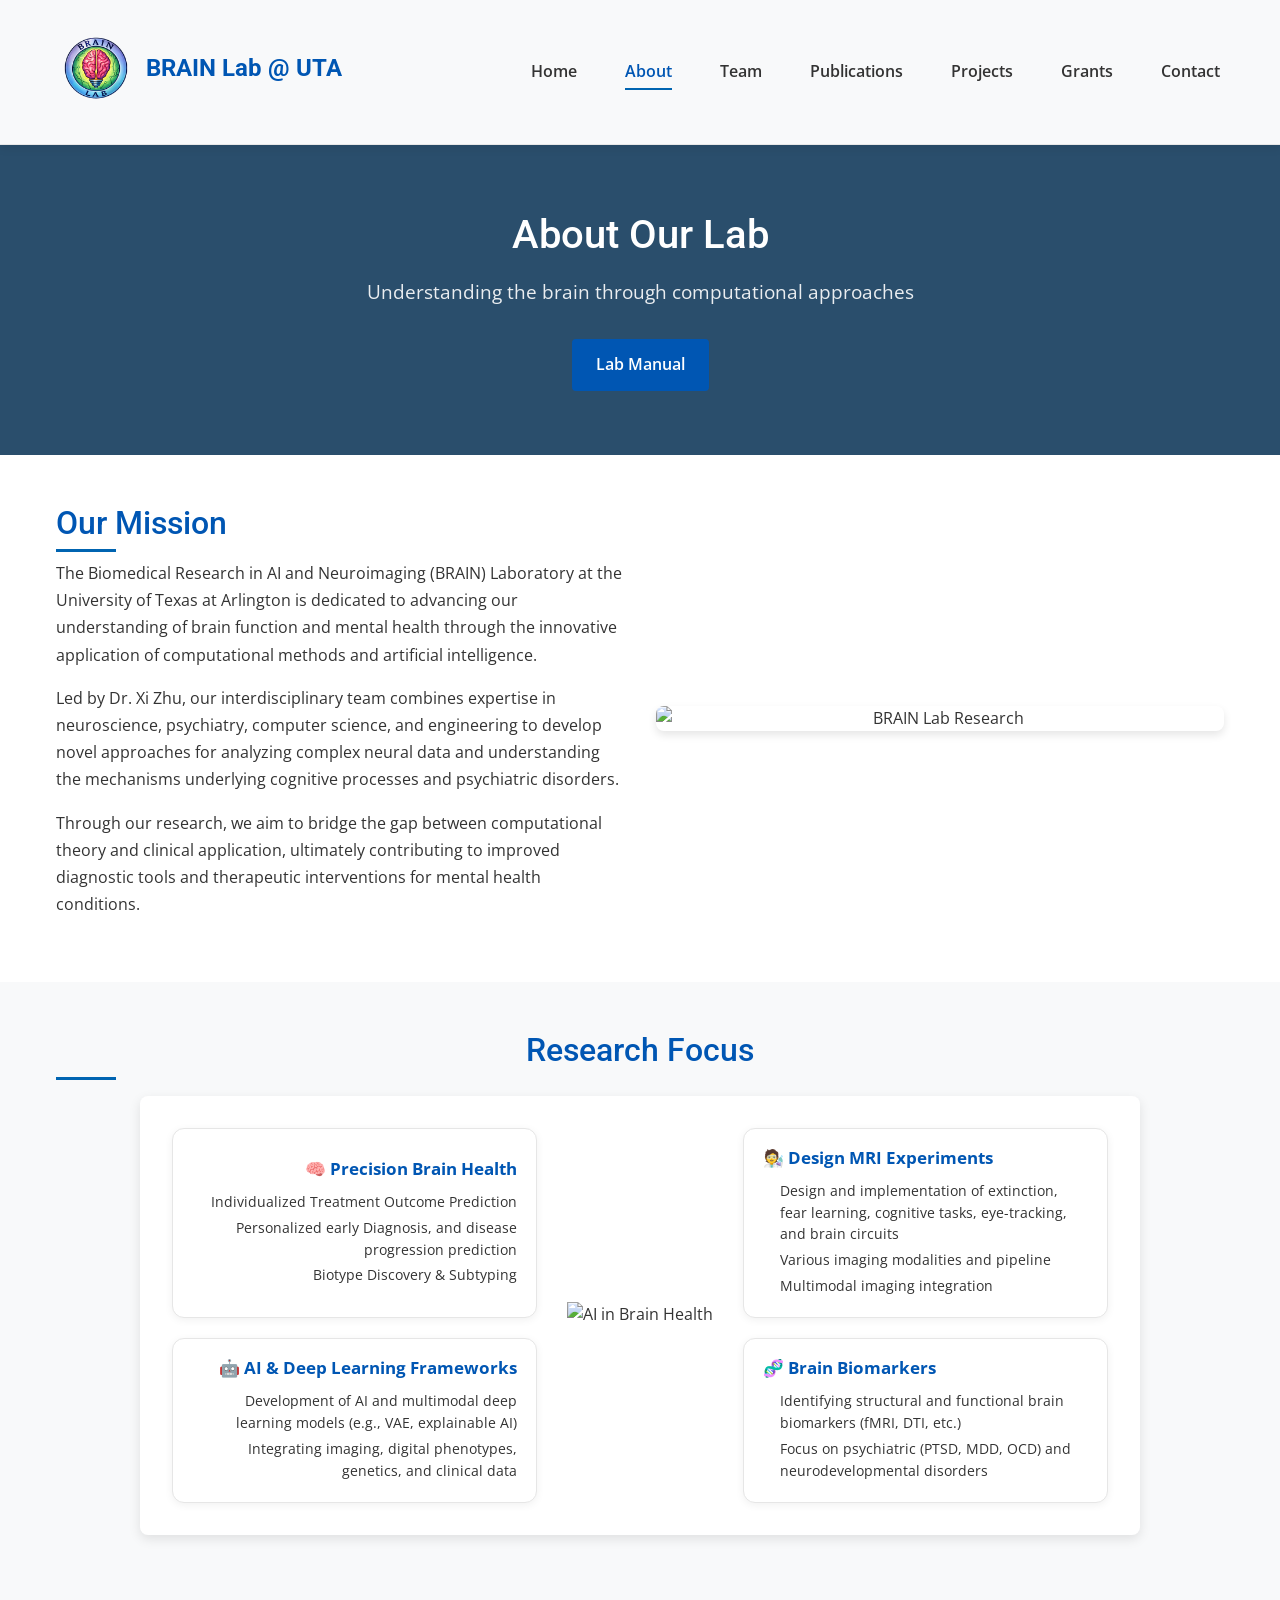
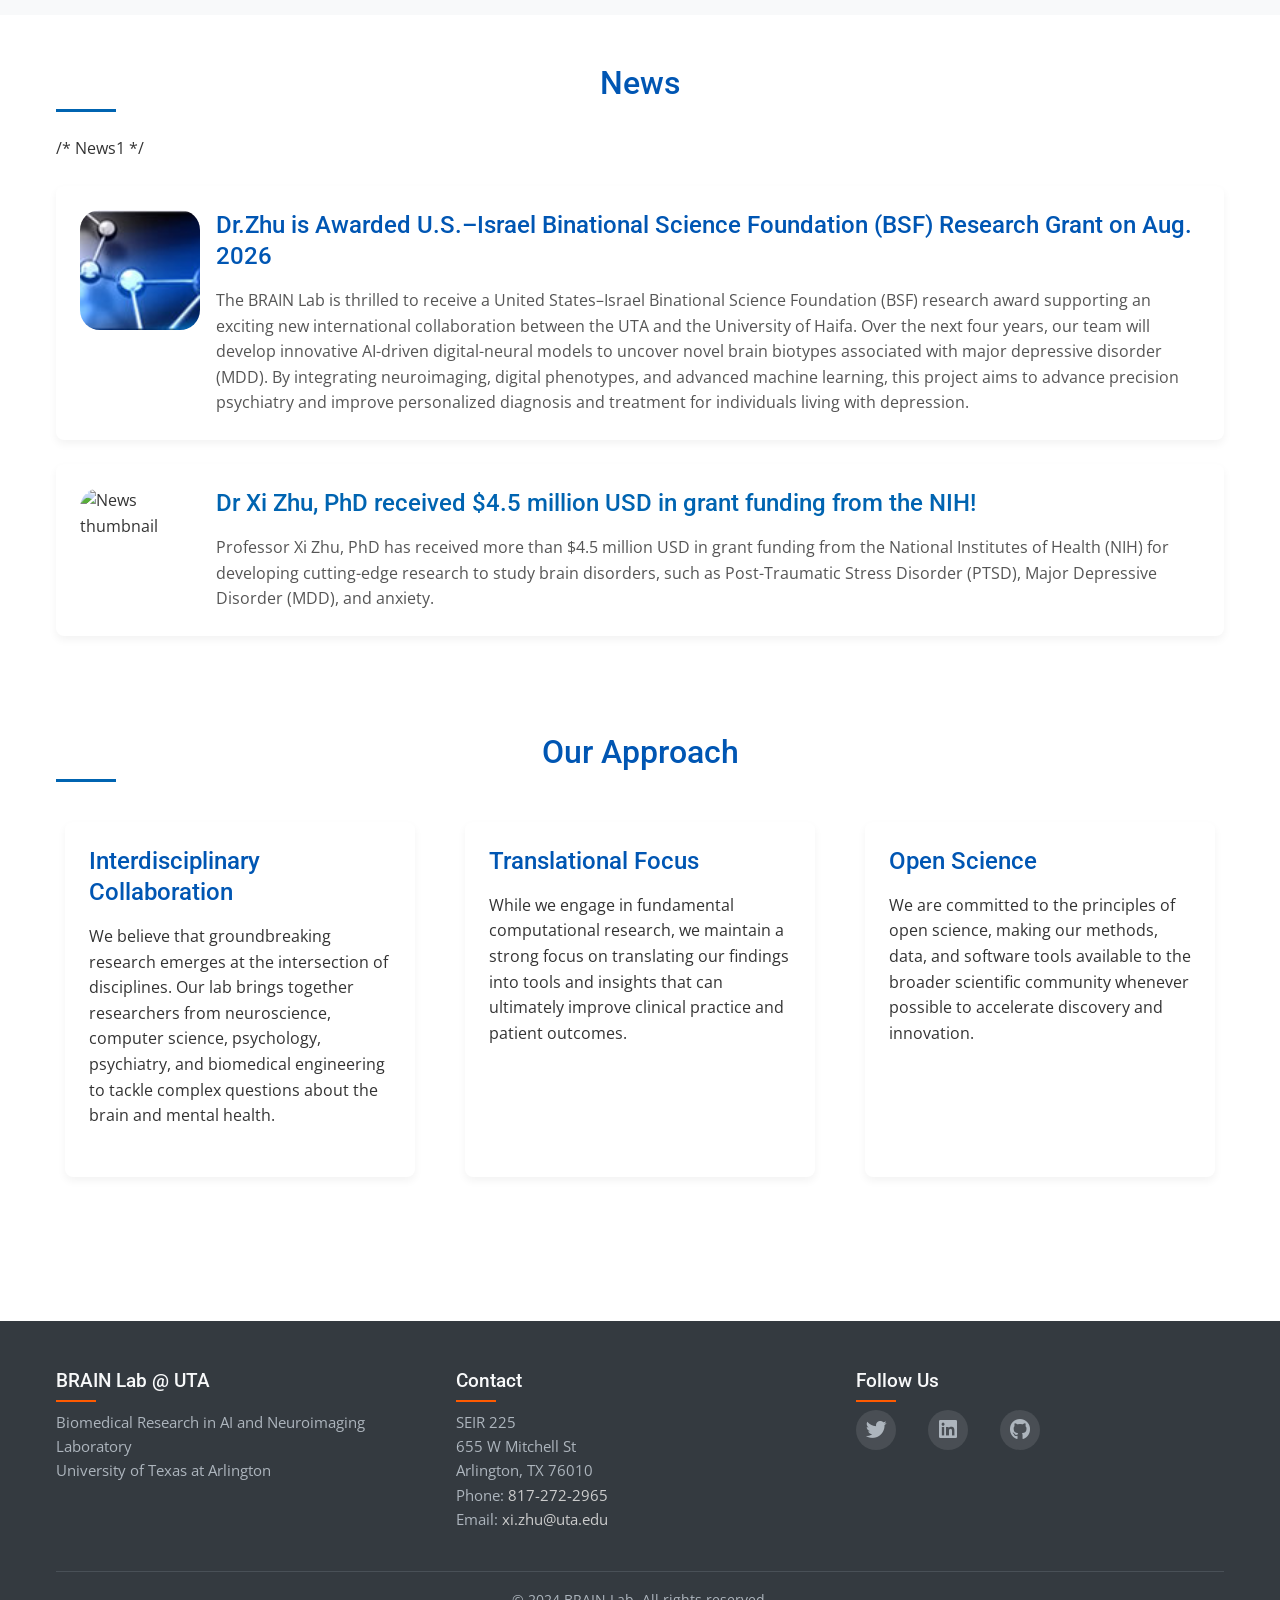
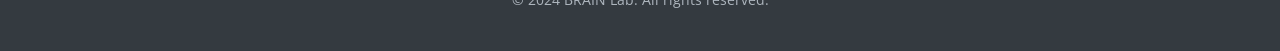
==== commit 91b7936c: "Update about.html" ====
--- a/about.html
+++ b/about.html
@@ -376,27 +376,21 @@
 				/* News1 */
 				<div class="news-item">
 					<div class="news-bullet">
-						<img class="news-thumb"
-							src="images/BSF.jpg"
-							alt="BSF">
-
-      <div class="news-text">
-        <h3 class="news-title">
-          OHBM 2026 Presentation
-        </h3>
-
-        <p class="news-summary">
-          BRAIN Lab presented our latest work on multimodal AI for PTSD...
-        </p>
-      </div>
-    </div>
-  </div>
-
-				
+						<img class="news-thumb" src="images/BSF_figure.jpg" alt="News thumbnail">
+						<div class="news-text">
+							<h3 class="news-title">
+           					Dr.Zhu is Awarded U.S.–Israel Binational Science Foundation (BSF) Research Grant on Aug. 2026
+							</h3>
+							<p class="news-summary">
+								The BRAIN Lab is thrilled to receive a United States–Israel Binational Science Foundation (BSF) research award supporting an exciting new international collaboration between the UTA and the University of Haifa. Over the next four years, our team will develop innovative AI-driven digital-neural models to uncover novel brain biotypes associated with major depressive disorder (MDD). By integrating neuroimaging, digital phenotypes, and advanced machine learning, this project aims to advance precision psychiatry and improve personalized diagnosis and treatment for individuals living with depression.
+							</p>
+						</div>
+					</div>
+				</div>
+			
             <div class="news-item">
              <div class="news-bullet">
                 <img class="news-thumb" src="images/zhu-brain-main.jpg" alt="News thumbnail">
-
                  <div class="news-text">
                   <h3 class="news-title">
                     <a href="https://www.uta.edu/news/news-releases/2025/10/01/uta-research-seeks-new-answers-to-brain-disorders" target="_blank" rel="noopener noreferrer">
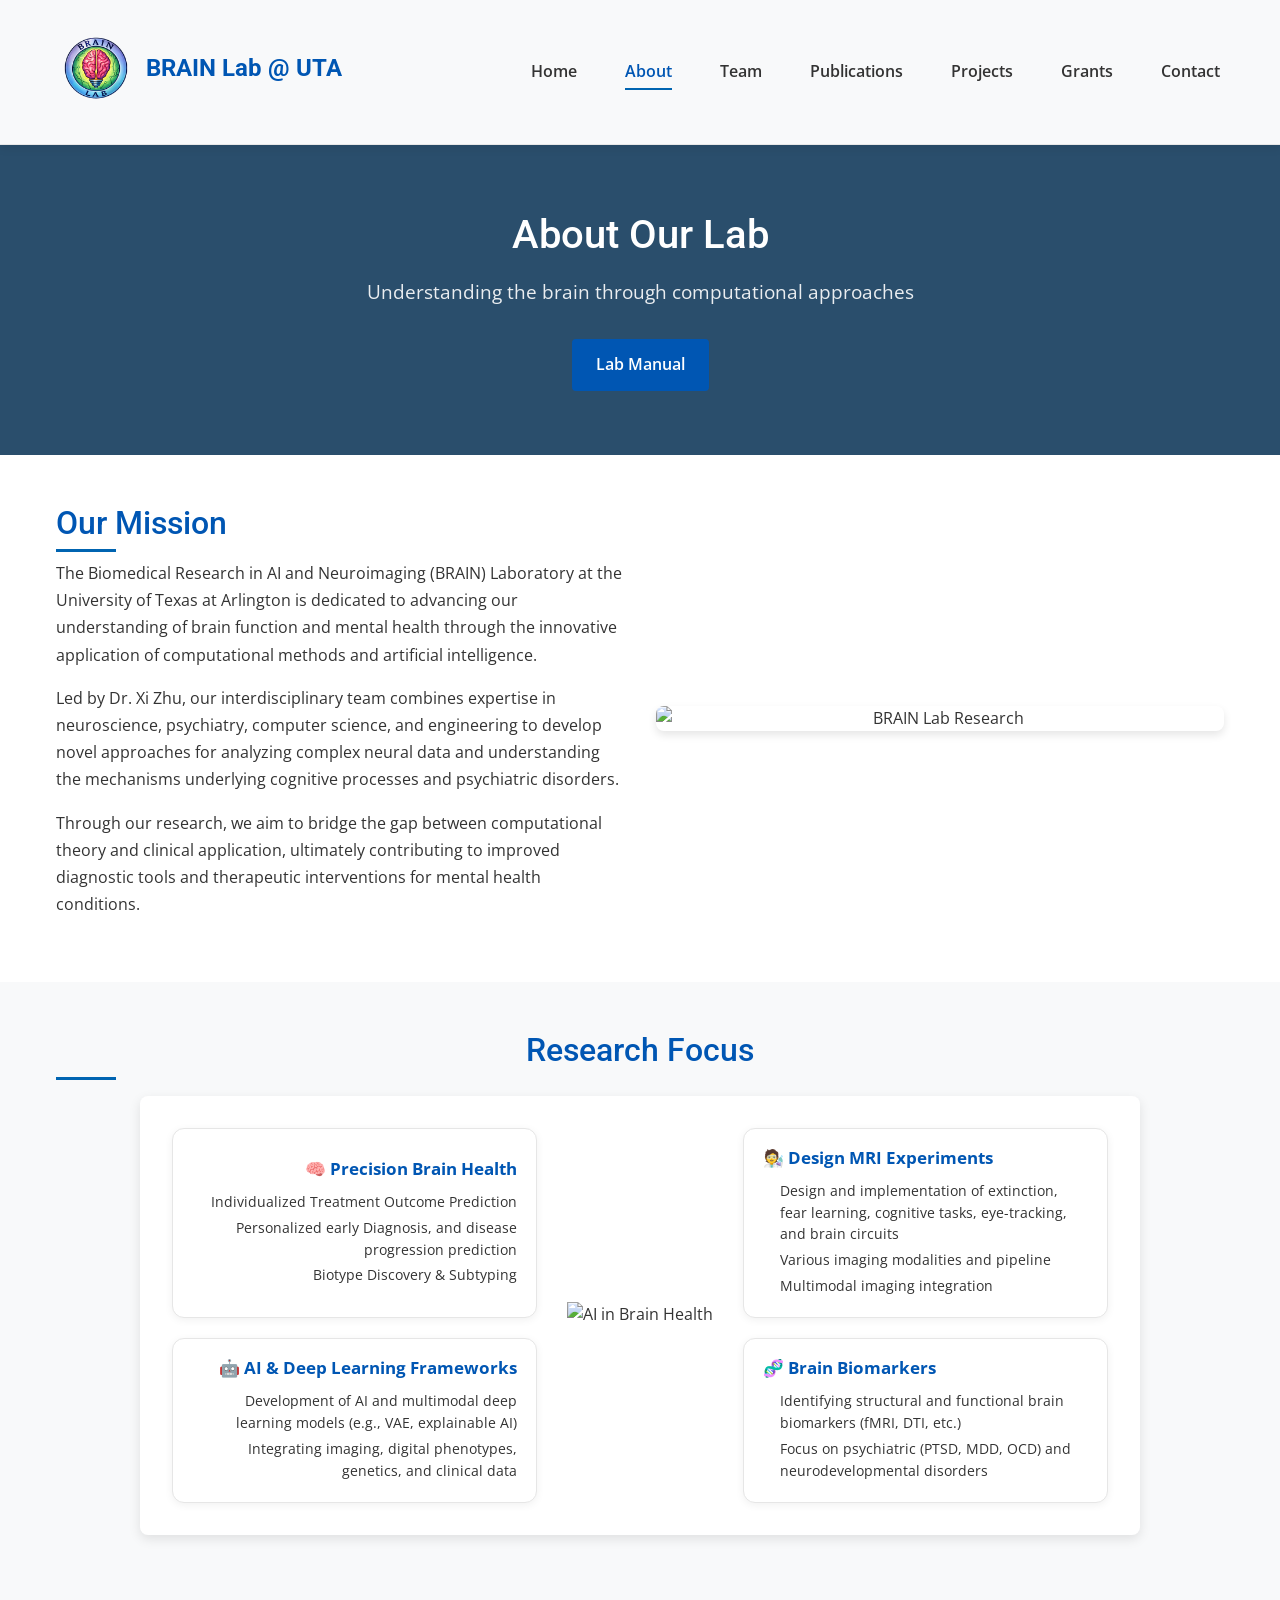
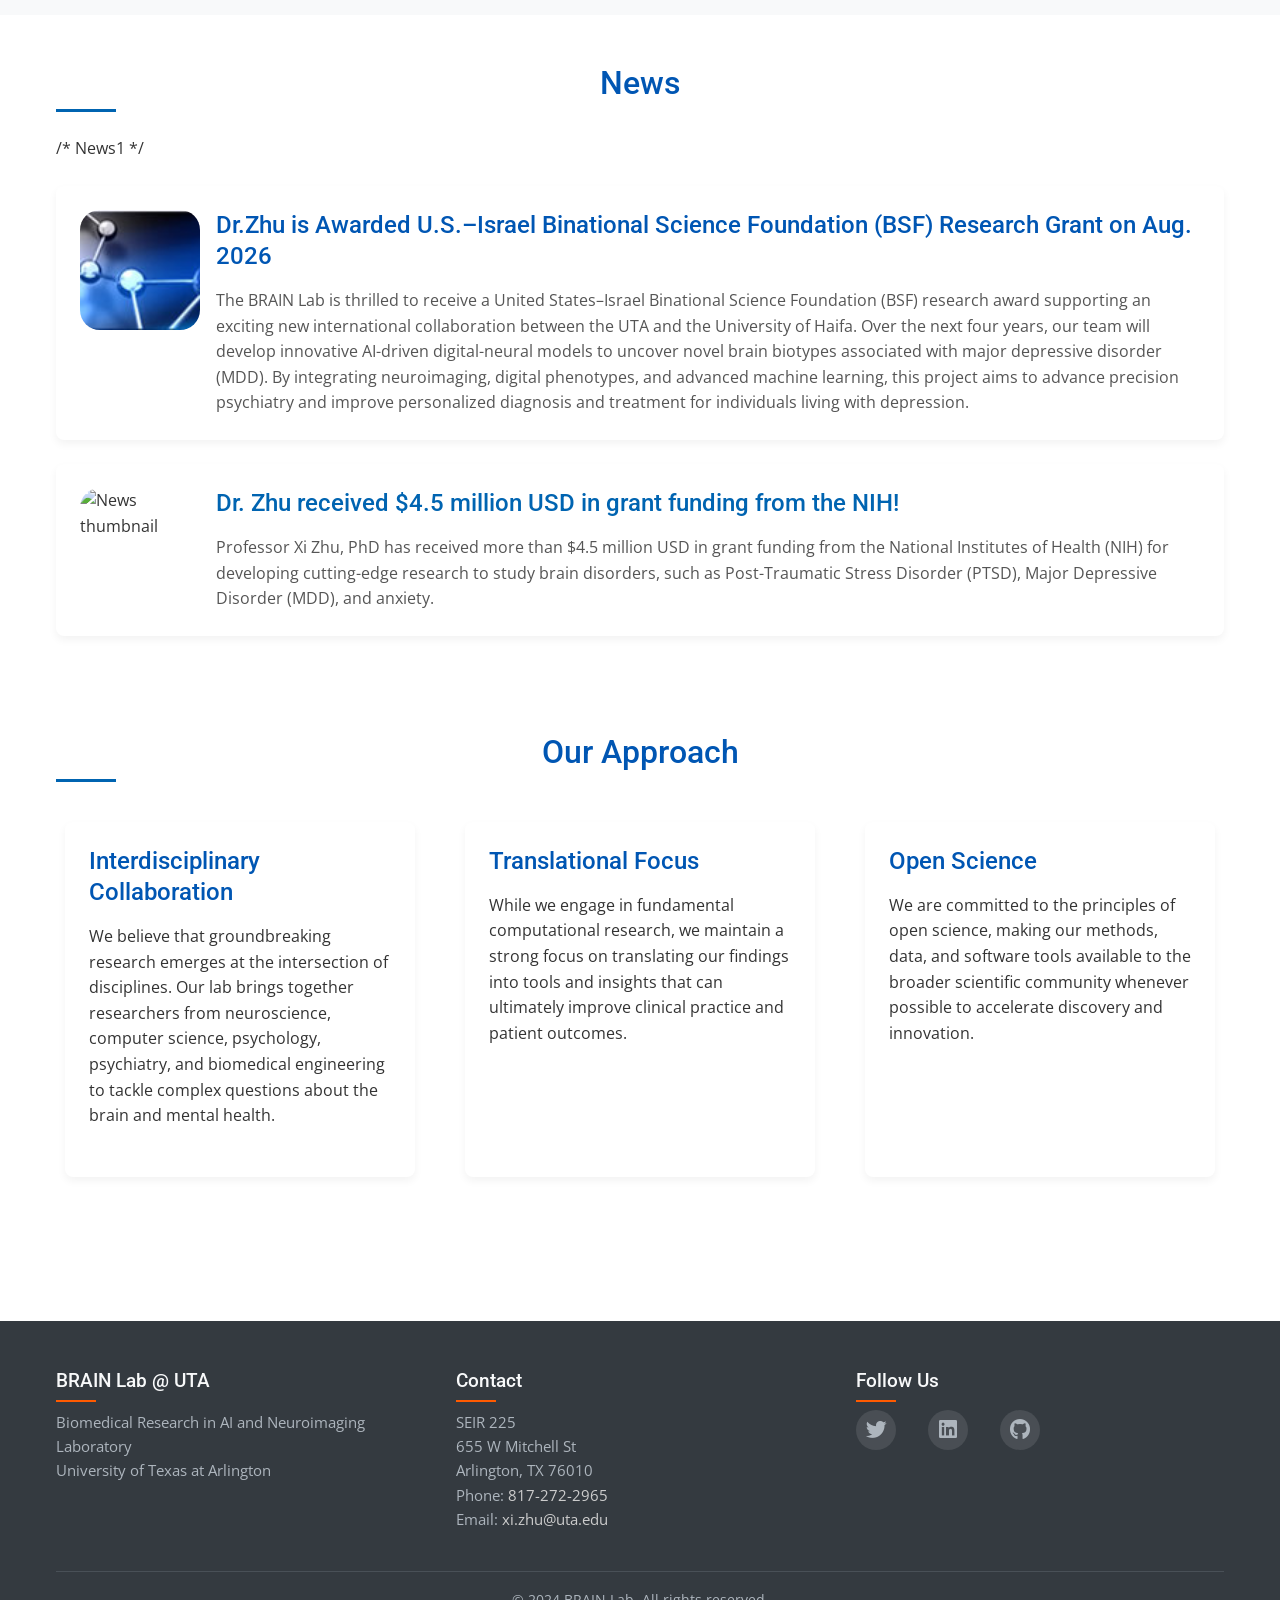
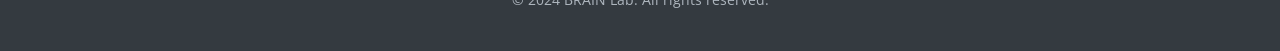
==== commit 5772f1a1: "Update about.html" ====
--- a/about.html
+++ b/about.html
@@ -394,7 +394,7 @@
                  <div class="news-text">
                   <h3 class="news-title">
                     <a href="https://www.uta.edu/news/news-releases/2025/10/01/uta-research-seeks-new-answers-to-brain-disorders" target="_blank" rel="noopener noreferrer">
-                     Dr Xi Zhu, PhD received $4.5 million USD in grant funding from the NIH!
+                     Dr. Zhu received $4.5 million USD in grant funding from the NIH!
                     </a>
                   </h3>
 
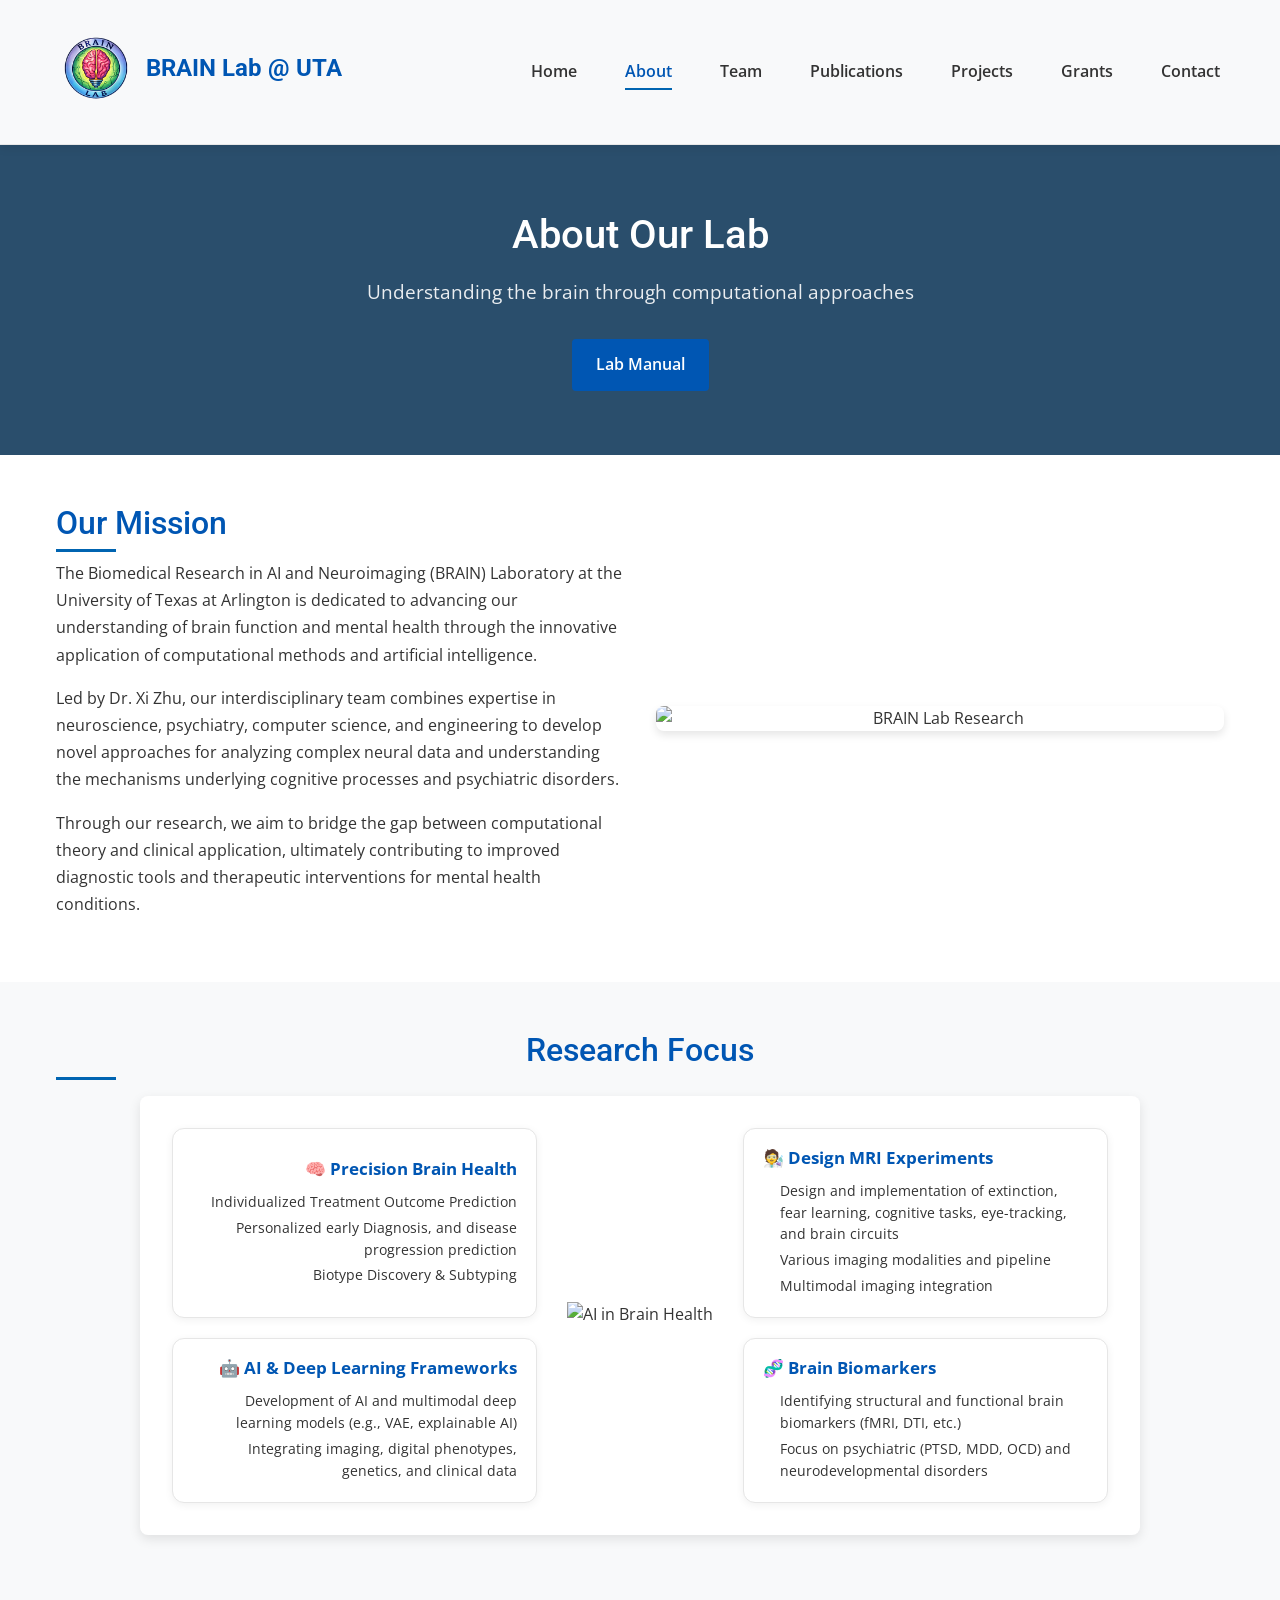
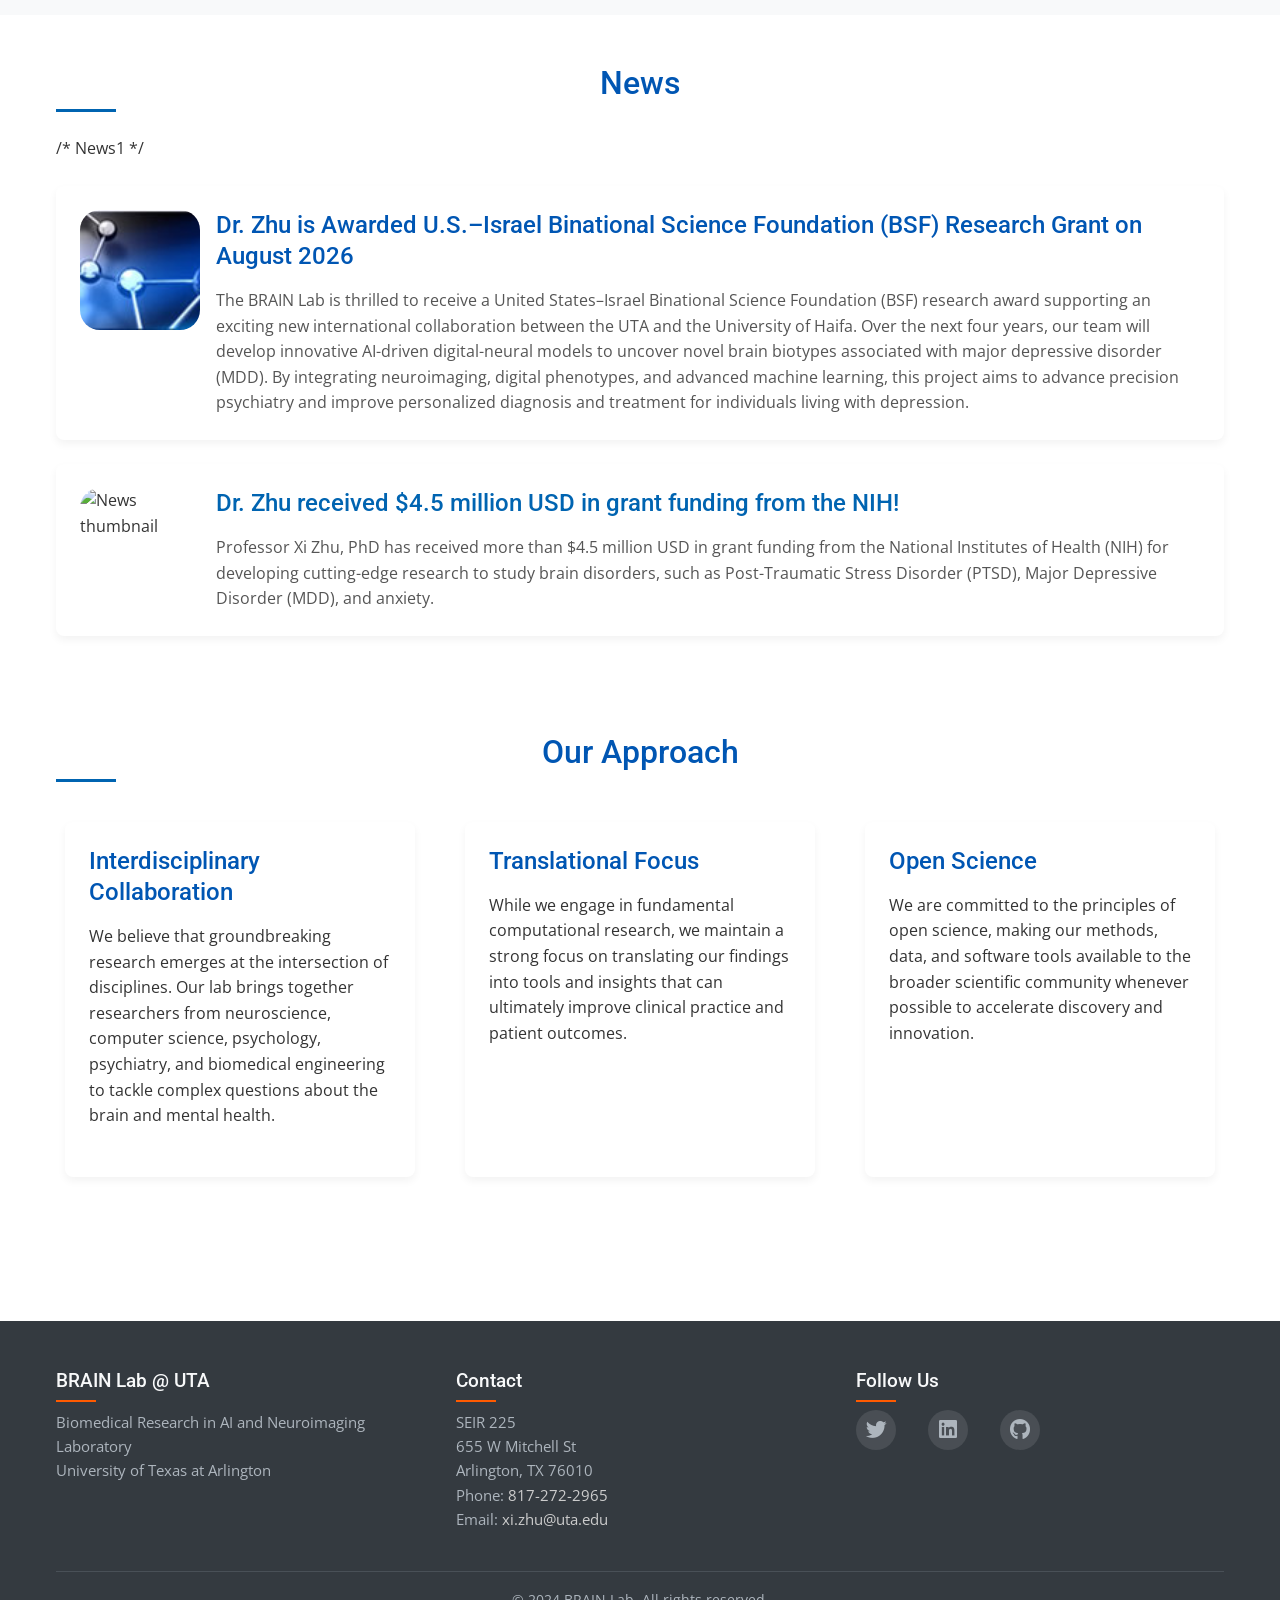
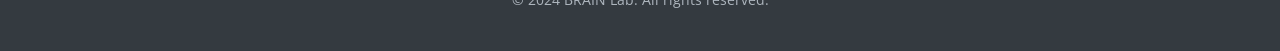
==== commit 6a25878b: "Update about.html" ====
--- a/about.html
+++ b/about.html
@@ -379,7 +379,7 @@
 						<img class="news-thumb" src="images/BSF_figure.jpg" alt="News thumbnail">
 						<div class="news-text">
 							<h3 class="news-title">
-           					Dr.Zhu is Awarded U.S.–Israel Binational Science Foundation (BSF) Research Grant on Aug. 2026
+           					Dr. Zhu is Awarded U.S.–Israel Binational Science Foundation (BSF) Research Grant on August 2026
 							</h3>
 							<p class="news-summary">
 								The BRAIN Lab is thrilled to receive a United States–Israel Binational Science Foundation (BSF) research award supporting an exciting new international collaboration between the UTA and the University of Haifa. Over the next four years, our team will develop innovative AI-driven digital-neural models to uncover novel brain biotypes associated with major depressive disorder (MDD). By integrating neuroimaging, digital phenotypes, and advanced machine learning, this project aims to advance precision psychiatry and improve personalized diagnosis and treatment for individuals living with depression.
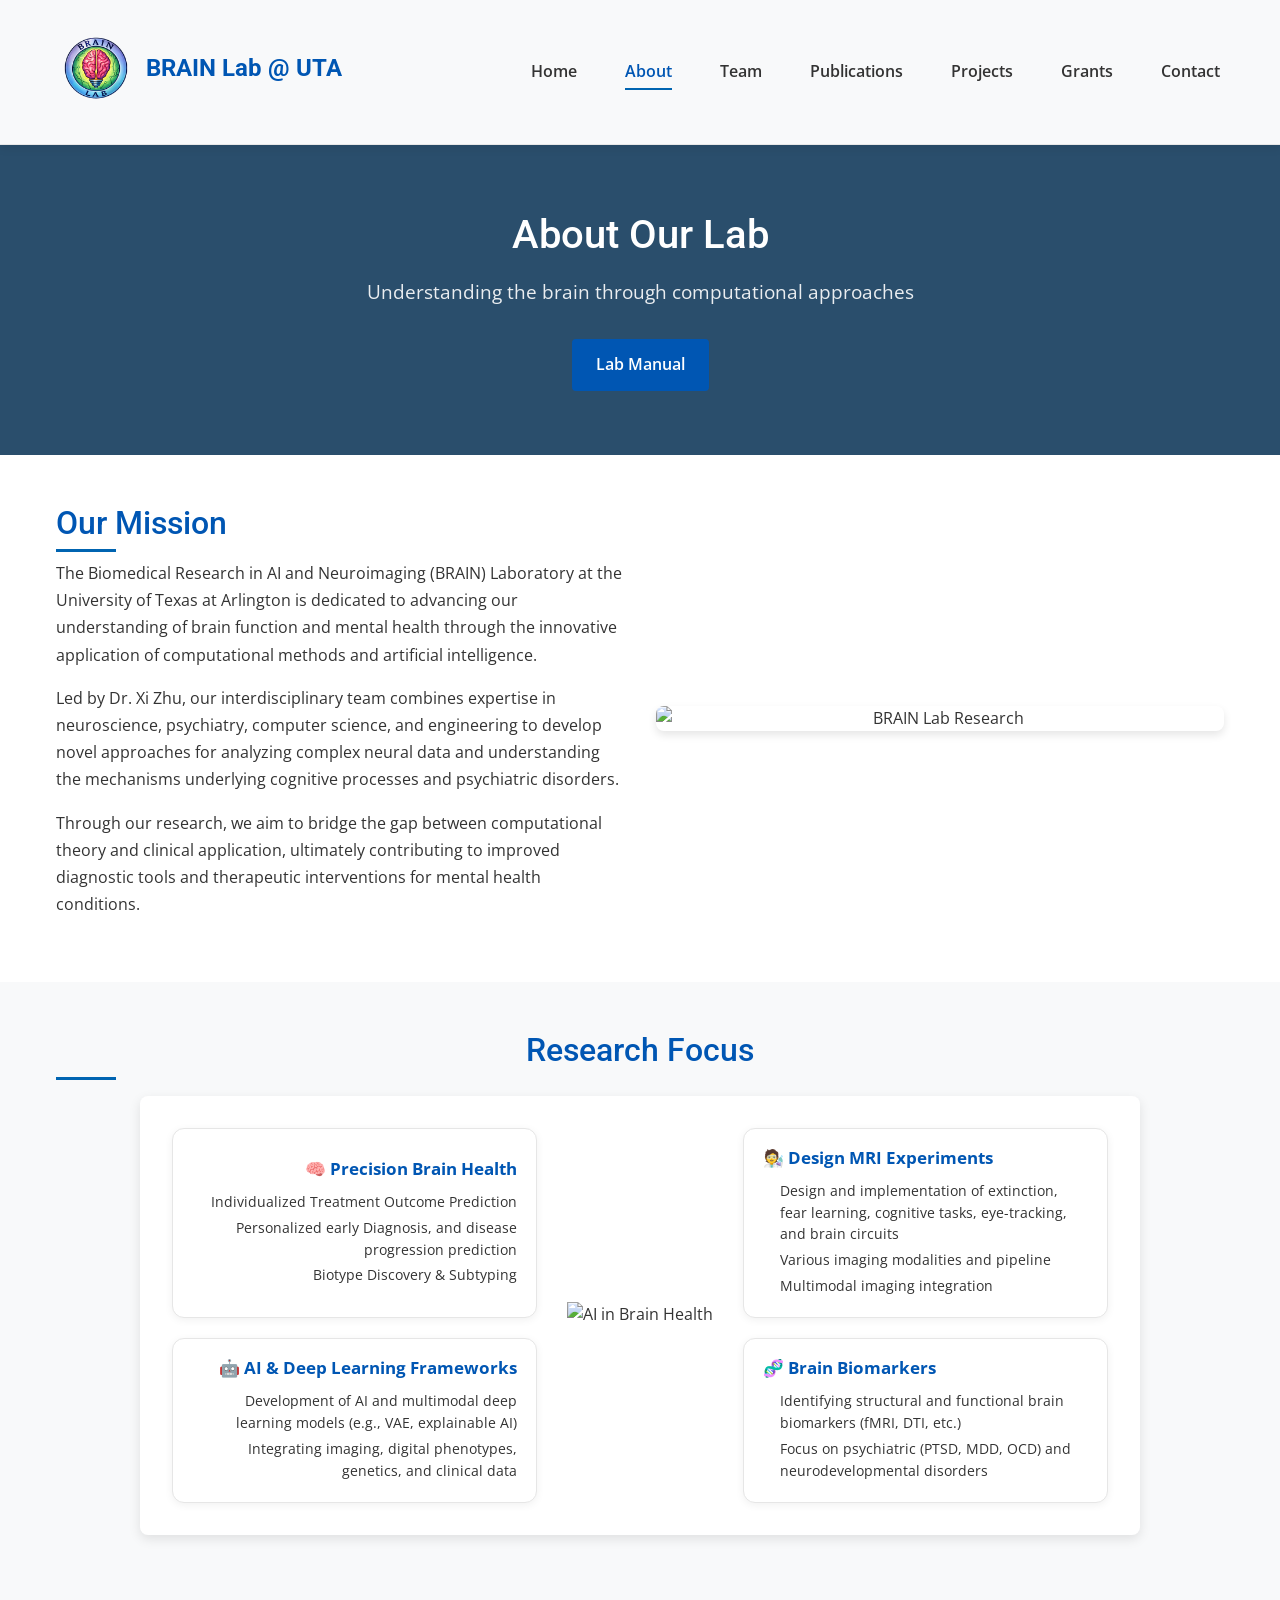
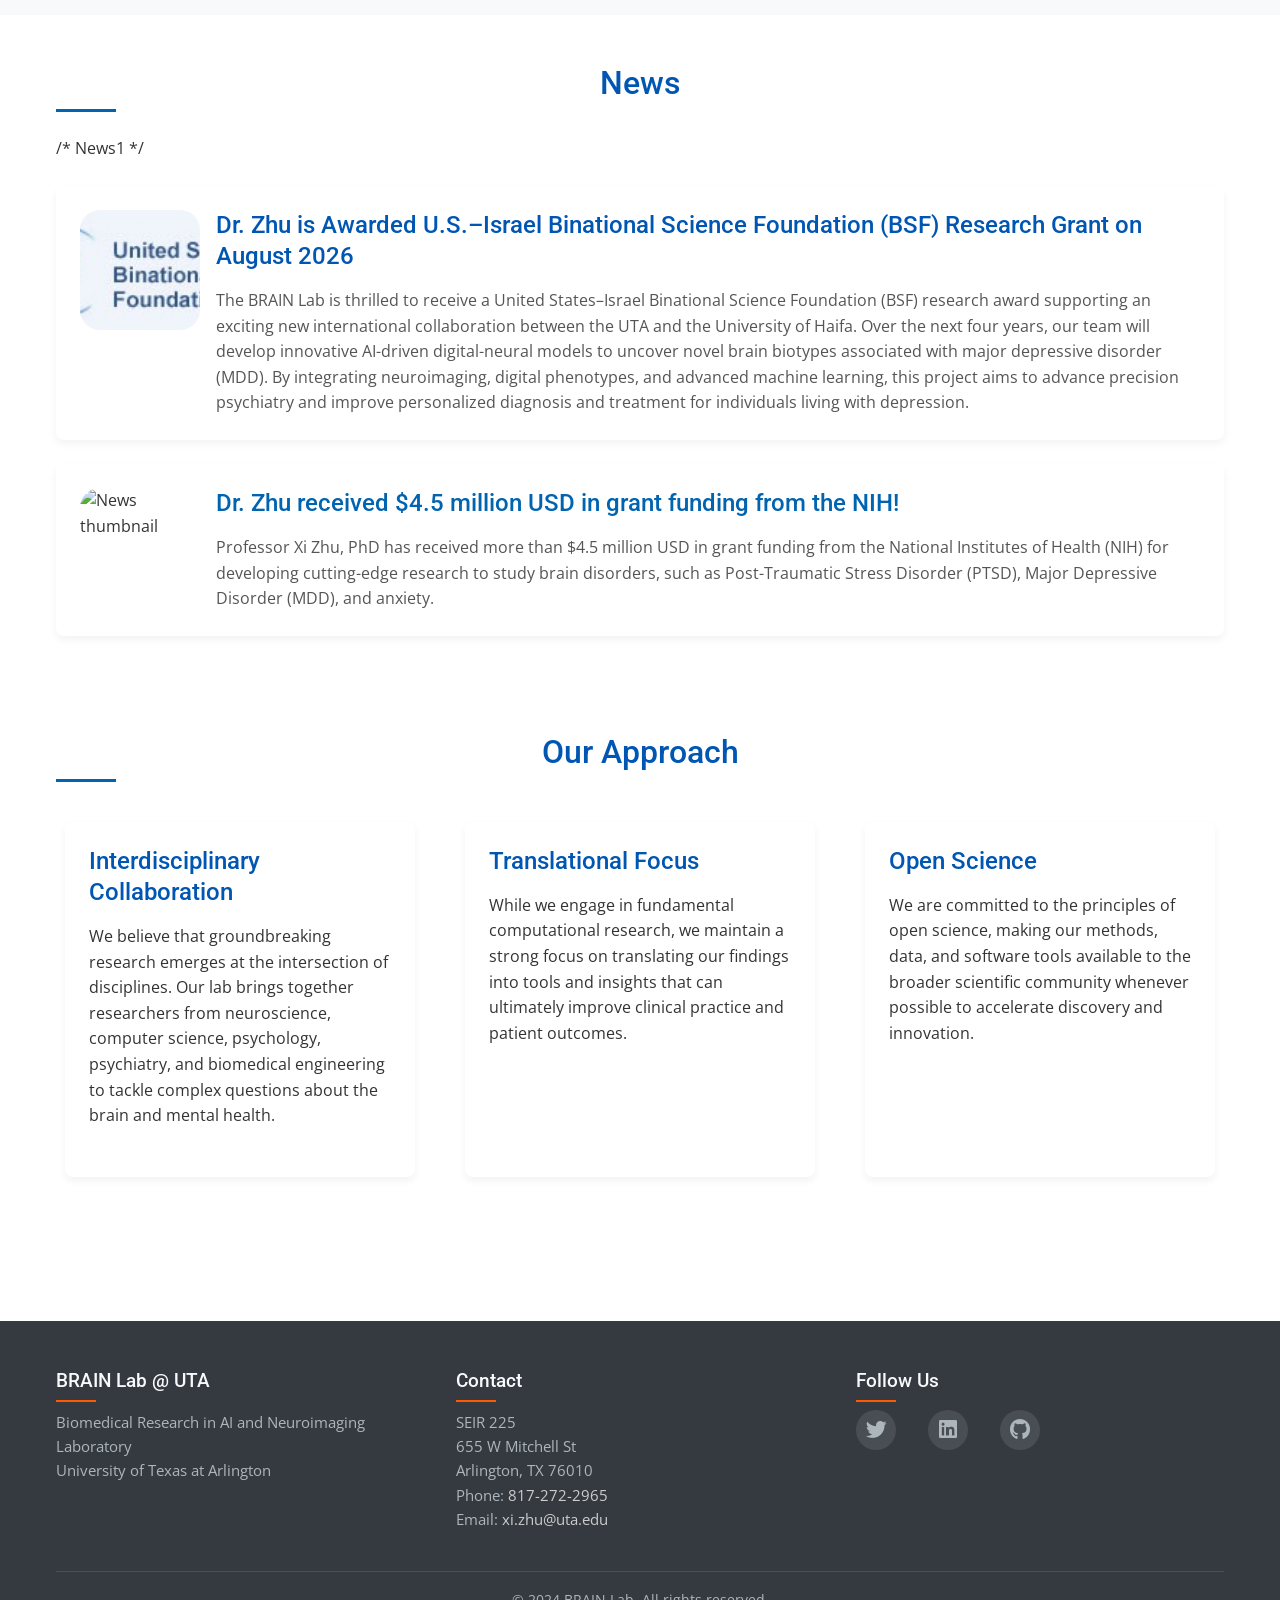
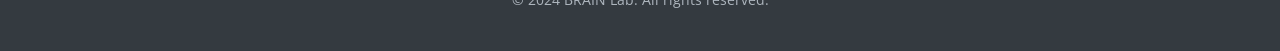
==== commit 11fa071f: "Update about.html" ====
--- a/about.html
+++ b/about.html
@@ -376,7 +376,7 @@
 				/* News1 */
 				<div class="news-item">
 					<div class="news-bullet">
-						<img class="news-thumb" src="images/BSF_figure.jpg" alt="News thumbnail">
+						<img class="news-thumb" src="images/BSF_figure.jpeg" alt="News thumbnail">
 						<div class="news-text">
 							<h3 class="news-title">
            					Dr. Zhu is Awarded U.S.–Israel Binational Science Foundation (BSF) Research Grant on August 2026
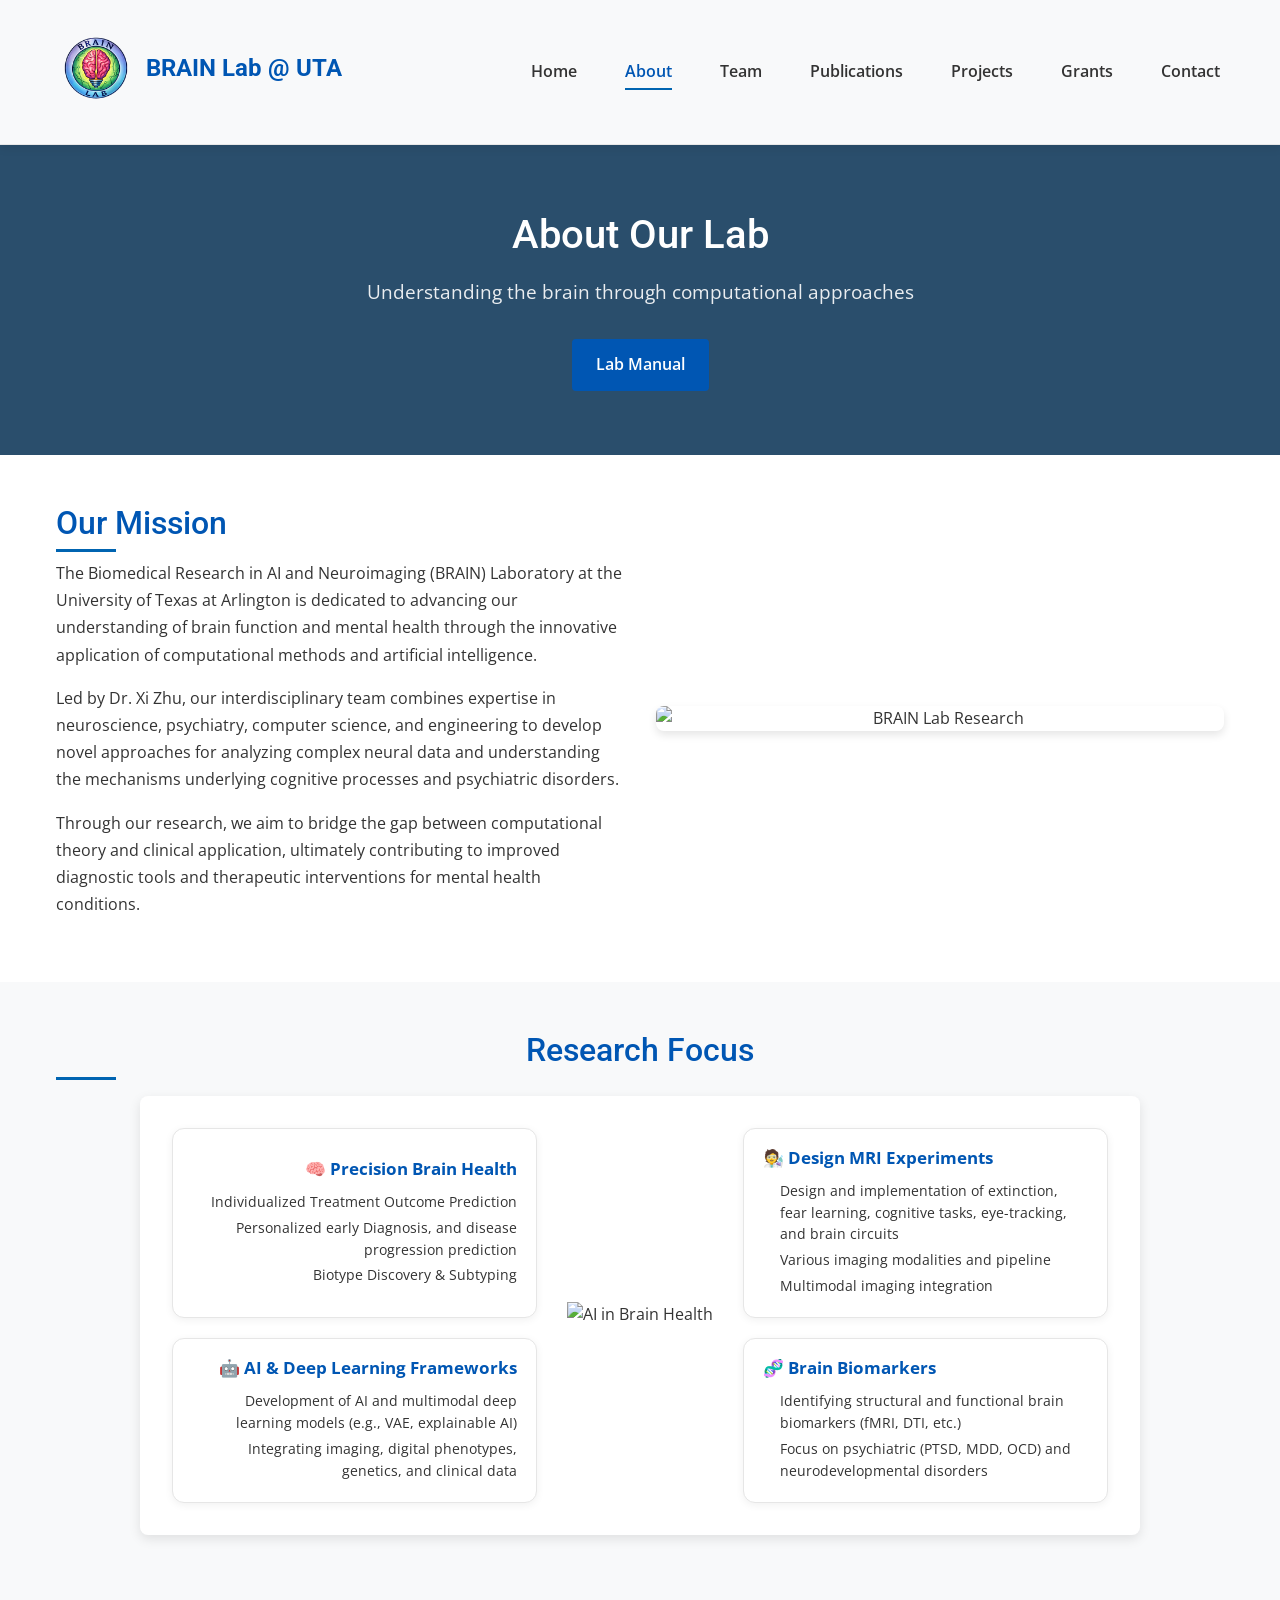
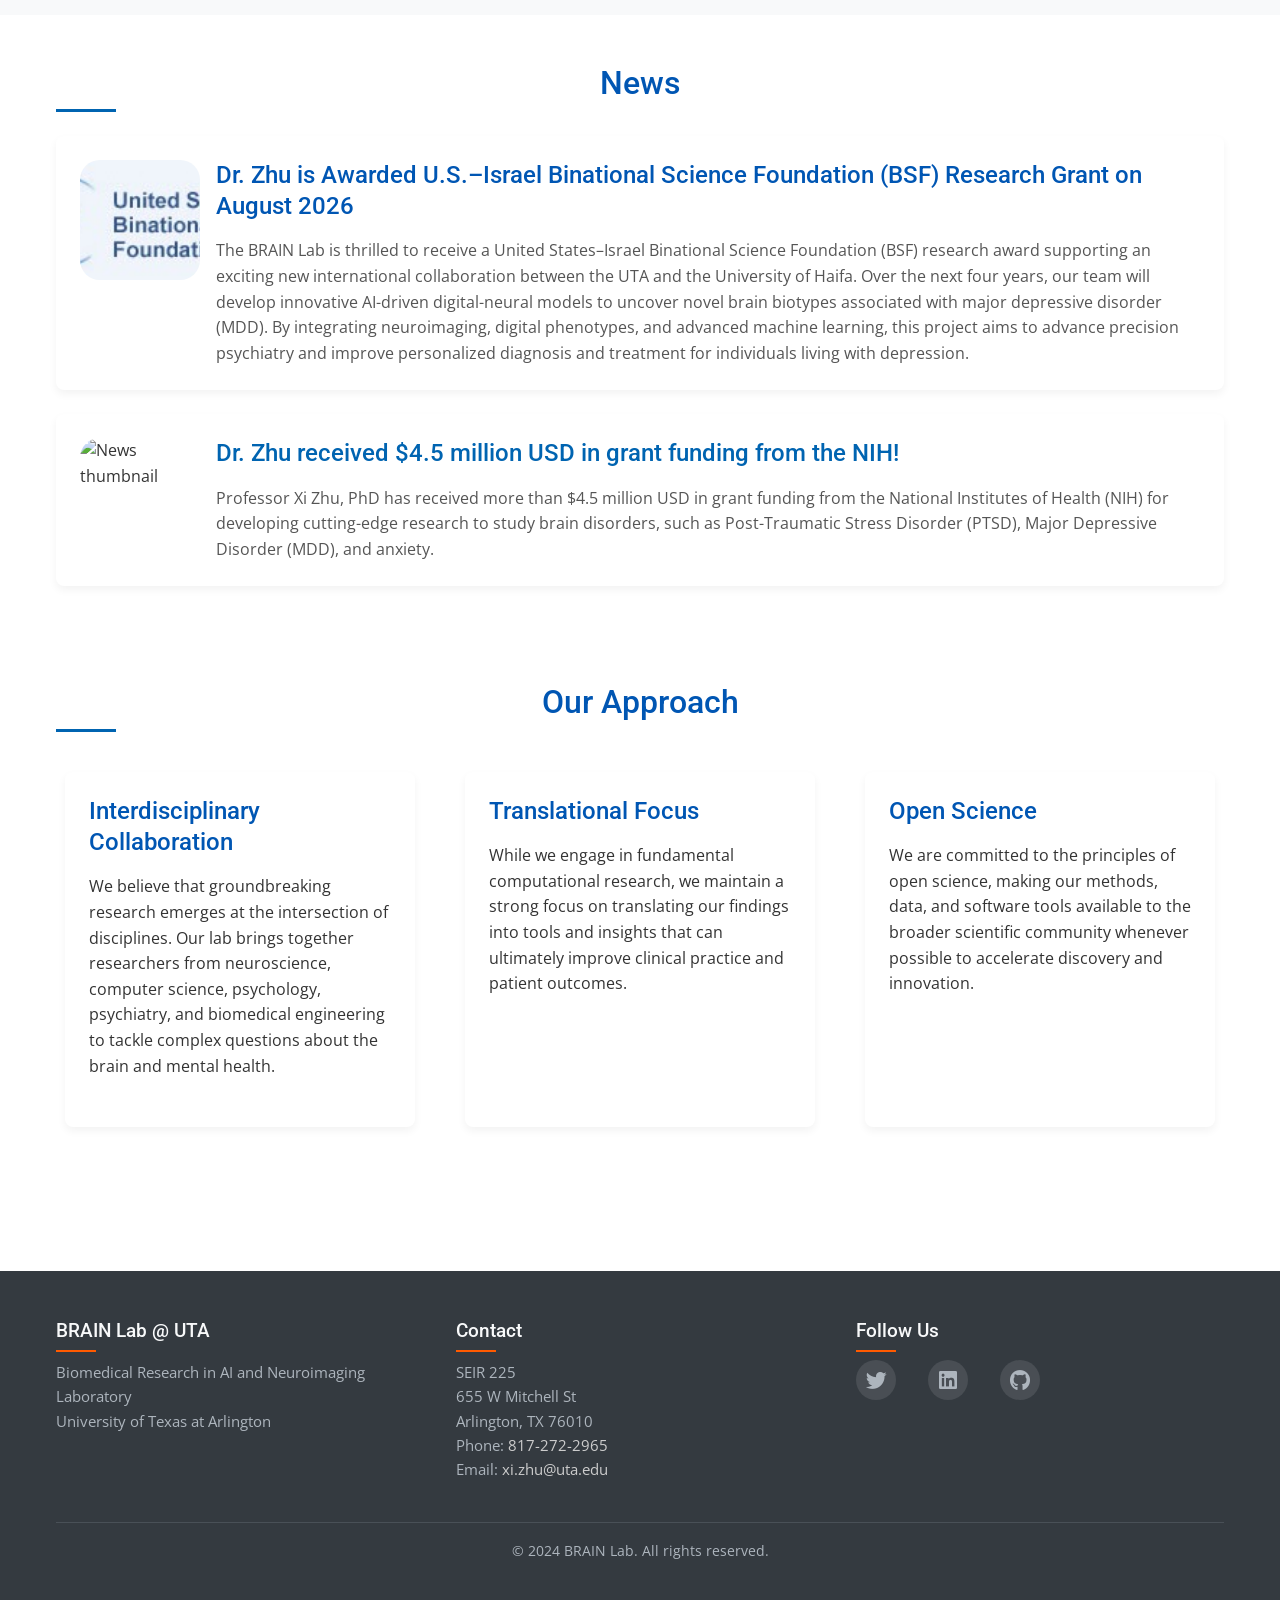
==== commit 774d255f: "Update about.html" ====
--- a/about.html
+++ b/about.html
@@ -373,7 +373,6 @@
             <h2>News</h2>
 			<div class="news-content">
 				
-				/* News1 */
 				<div class="news-item">
 					<div class="news-bullet">
 						<img class="news-thumb" src="images/BSF_figure.jpeg" alt="News thumbnail">
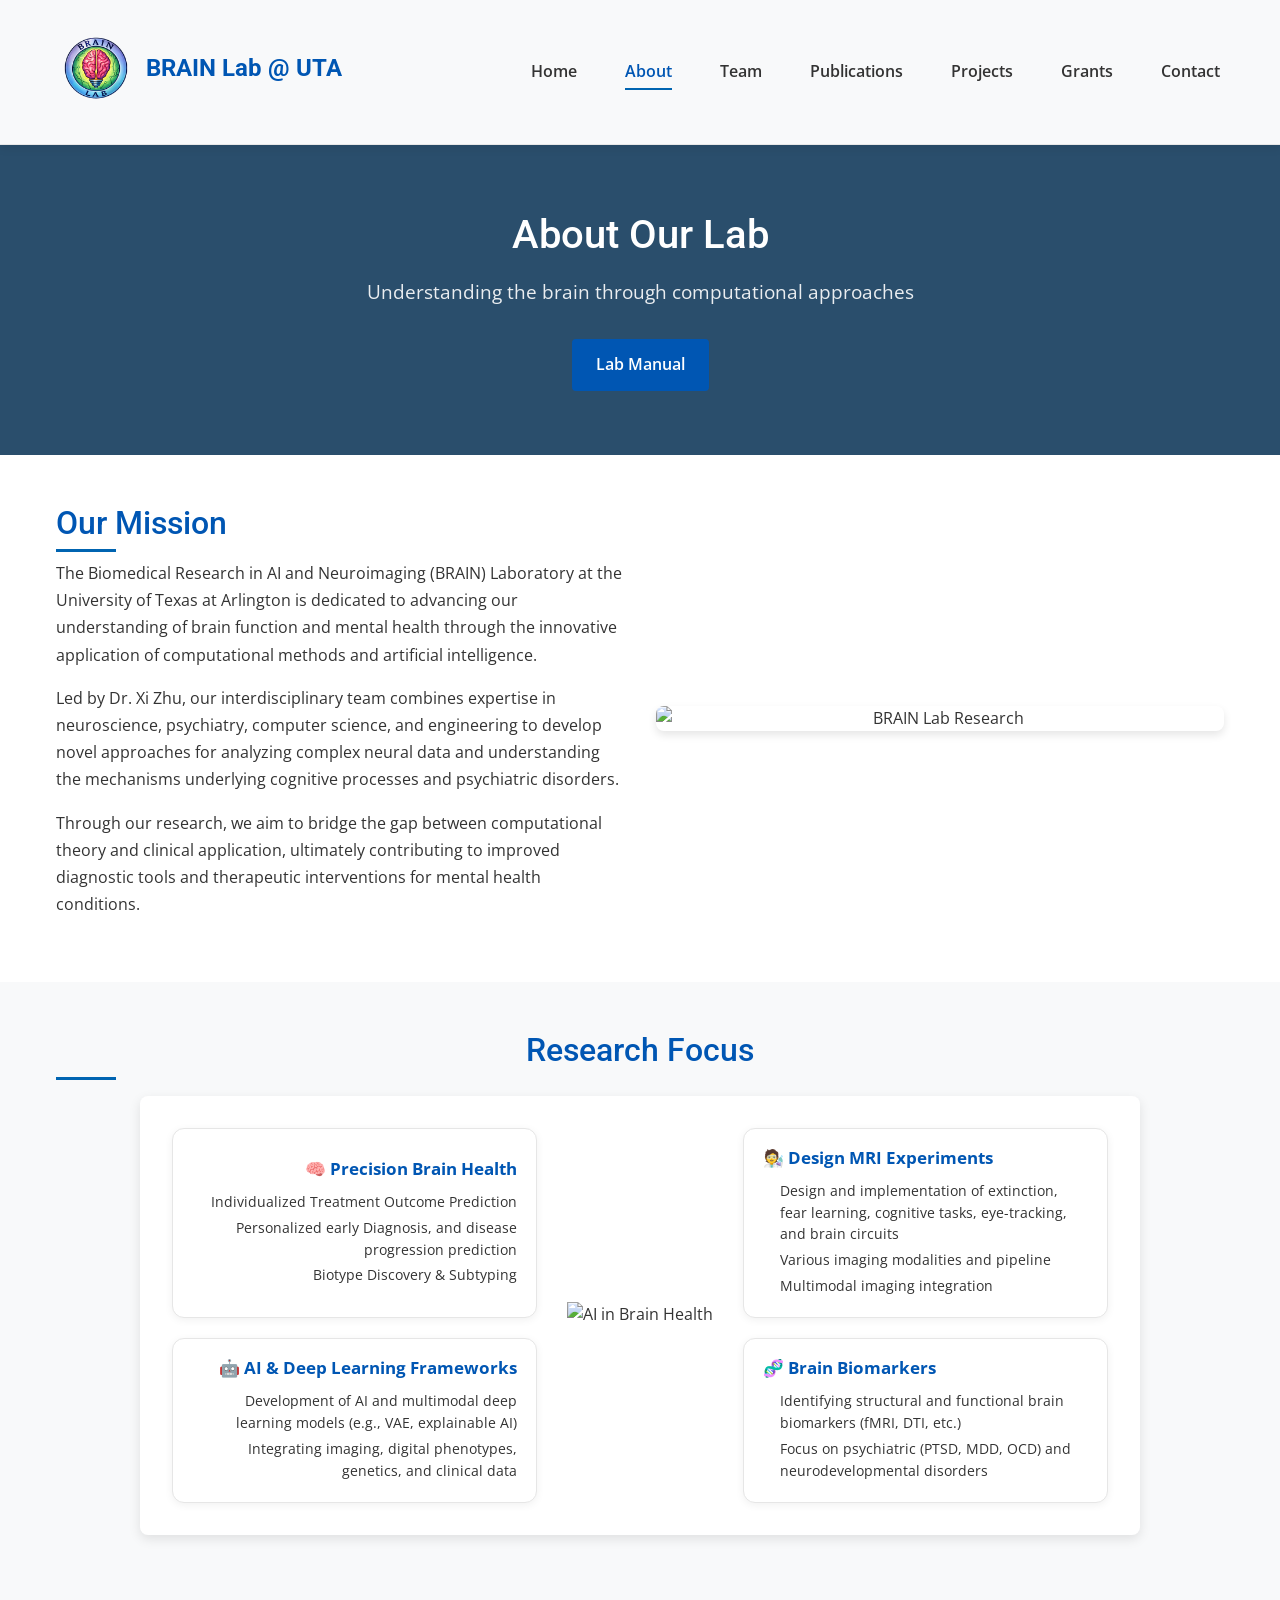
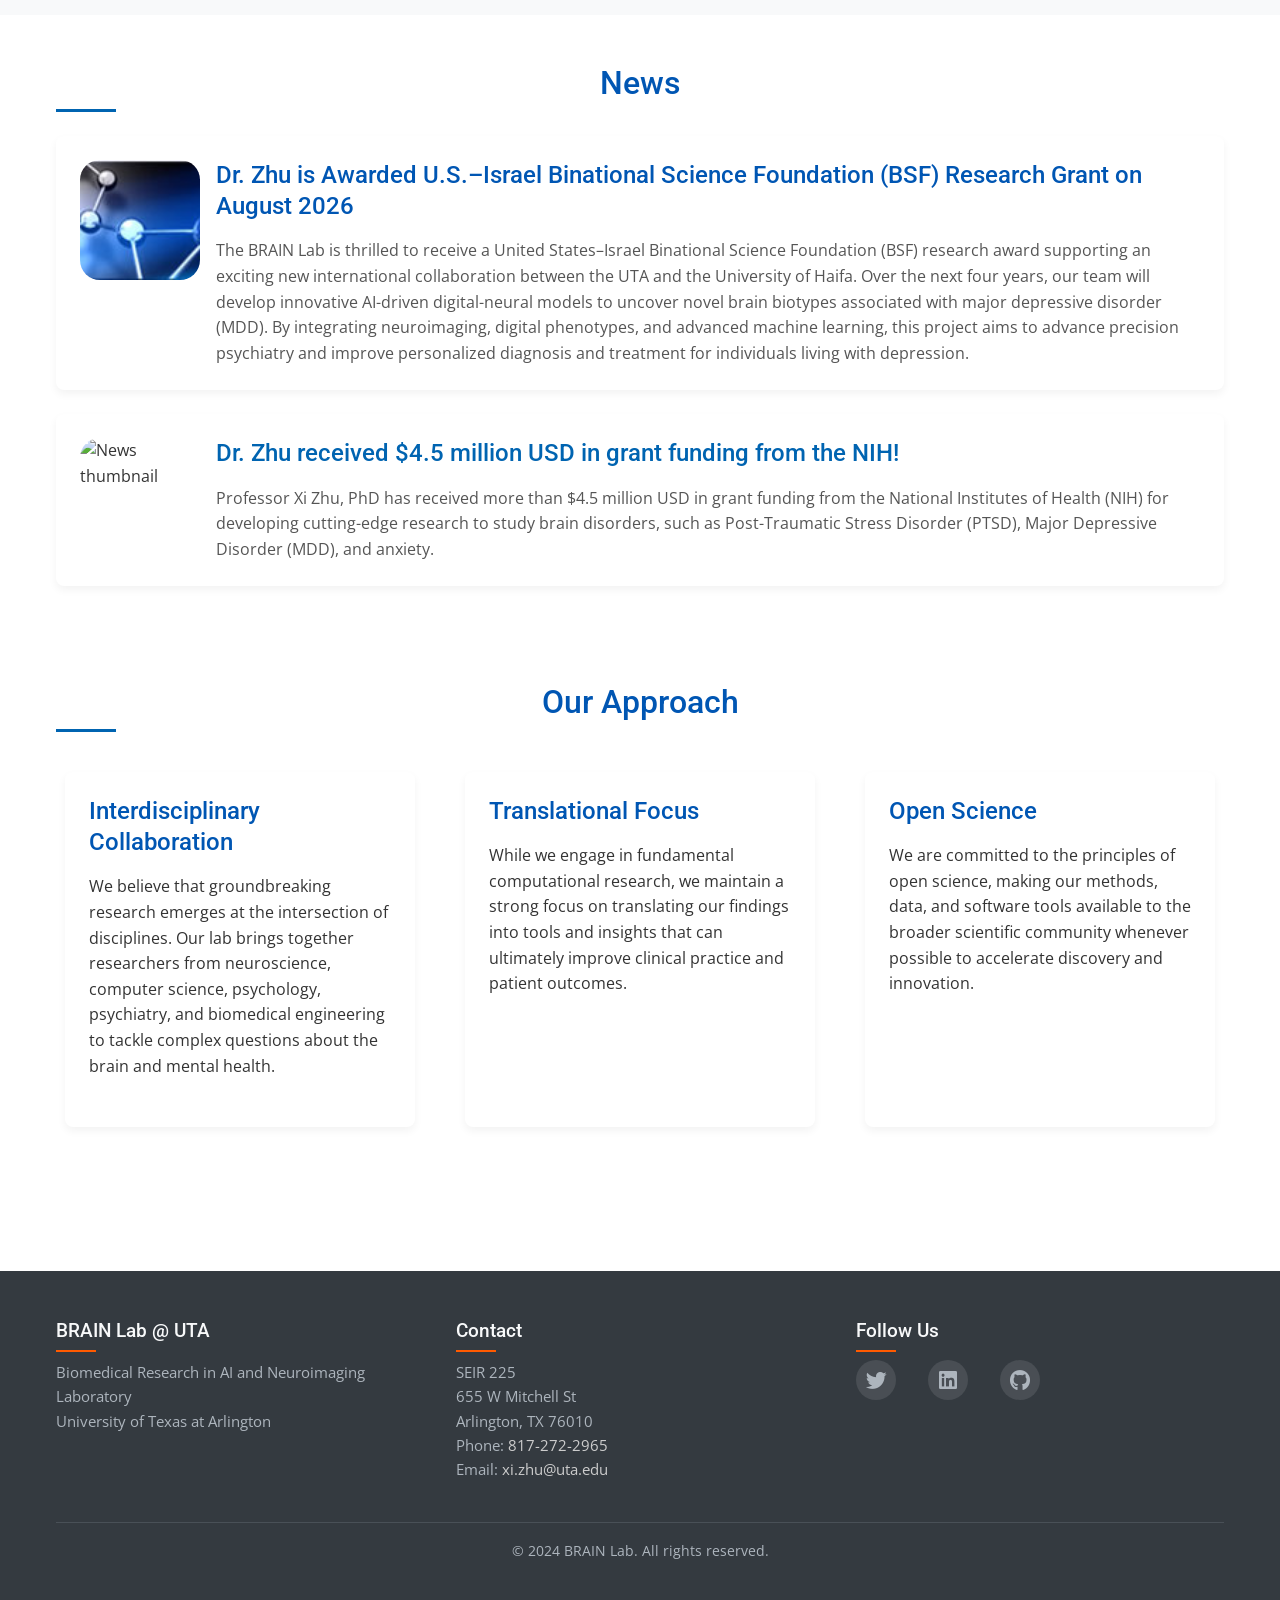
==== commit d70424d3: "Update about.html" ====
--- a/about.html
+++ b/about.html
@@ -375,7 +375,7 @@
 				
 				<div class="news-item">
 					<div class="news-bullet">
-						<img class="news-thumb" src="images/BSF_figure.jpeg" alt="News thumbnail">
+						<img class="news-thumb" src="images/BSF_figure.jpg" alt="News thumbnail">
 						<div class="news-text">
 							<h3 class="news-title">
            					Dr. Zhu is Awarded U.S.–Israel Binational Science Foundation (BSF) Research Grant on August 2026
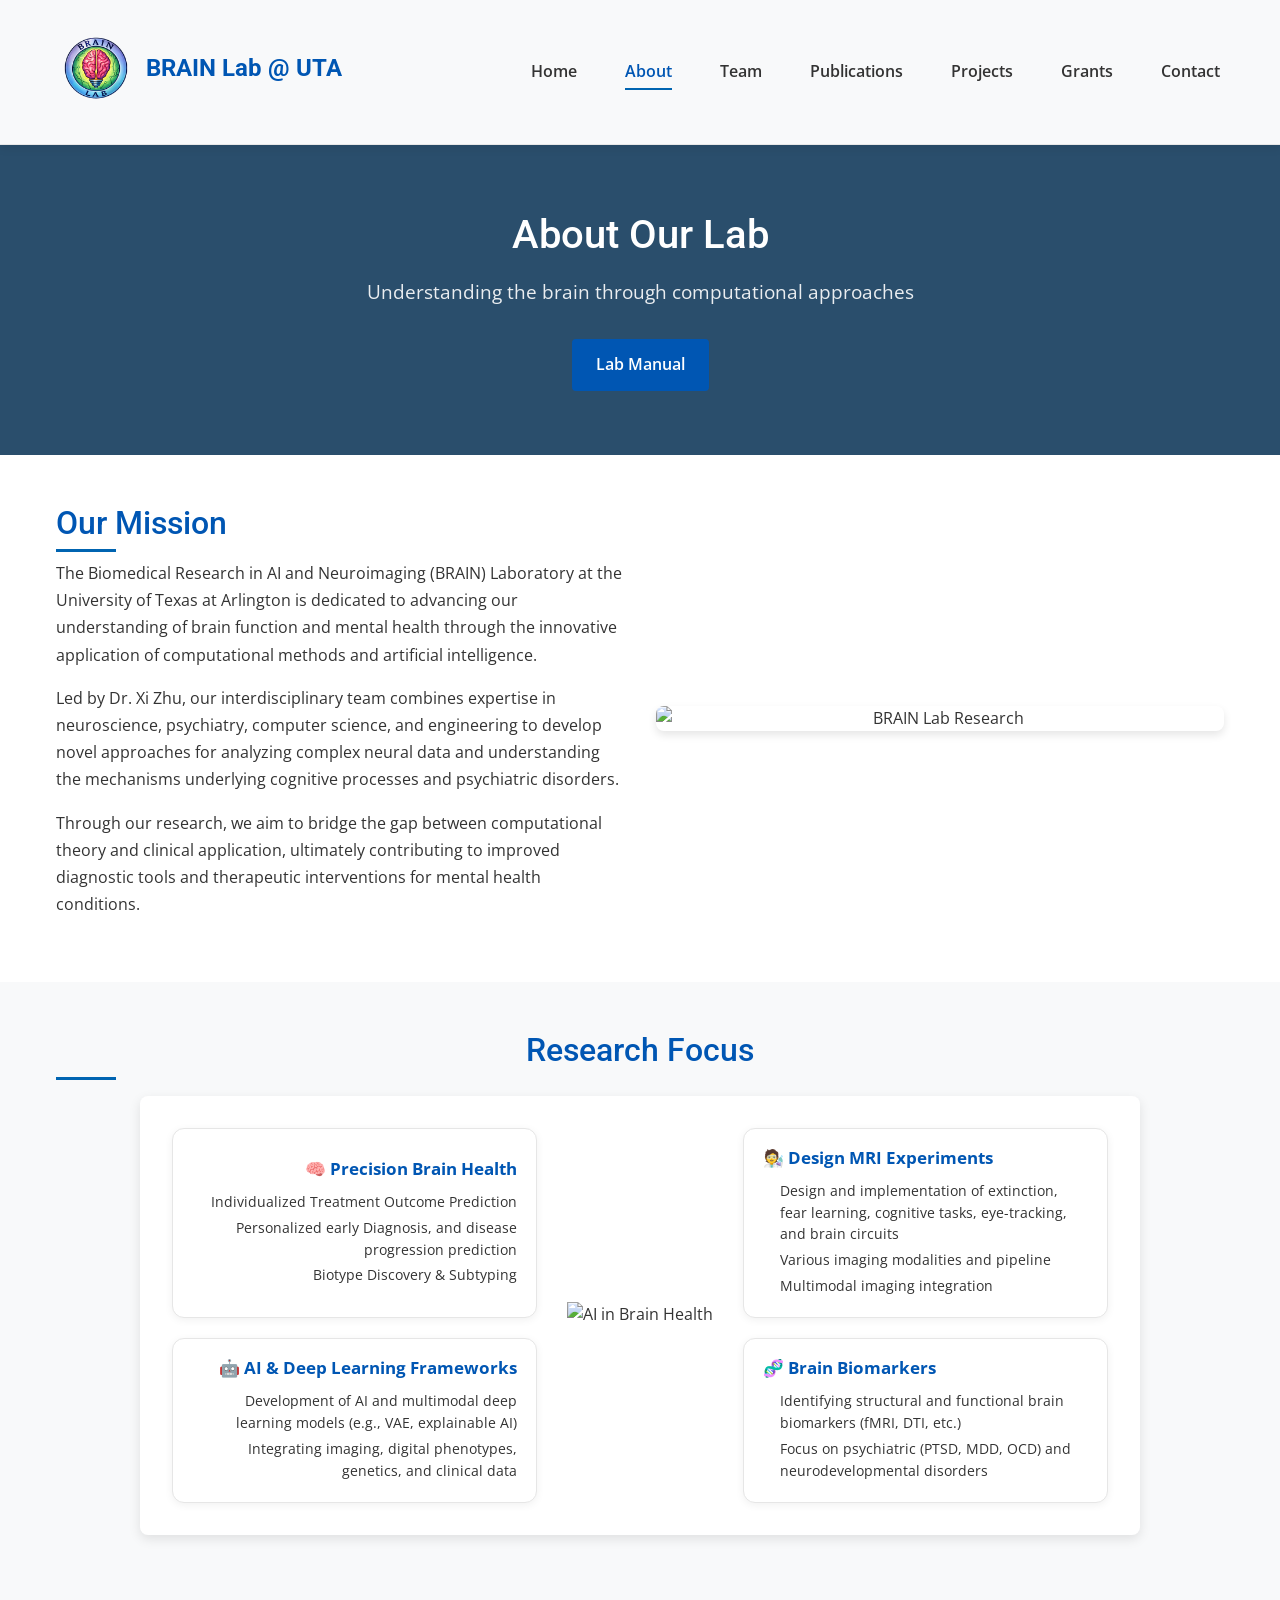
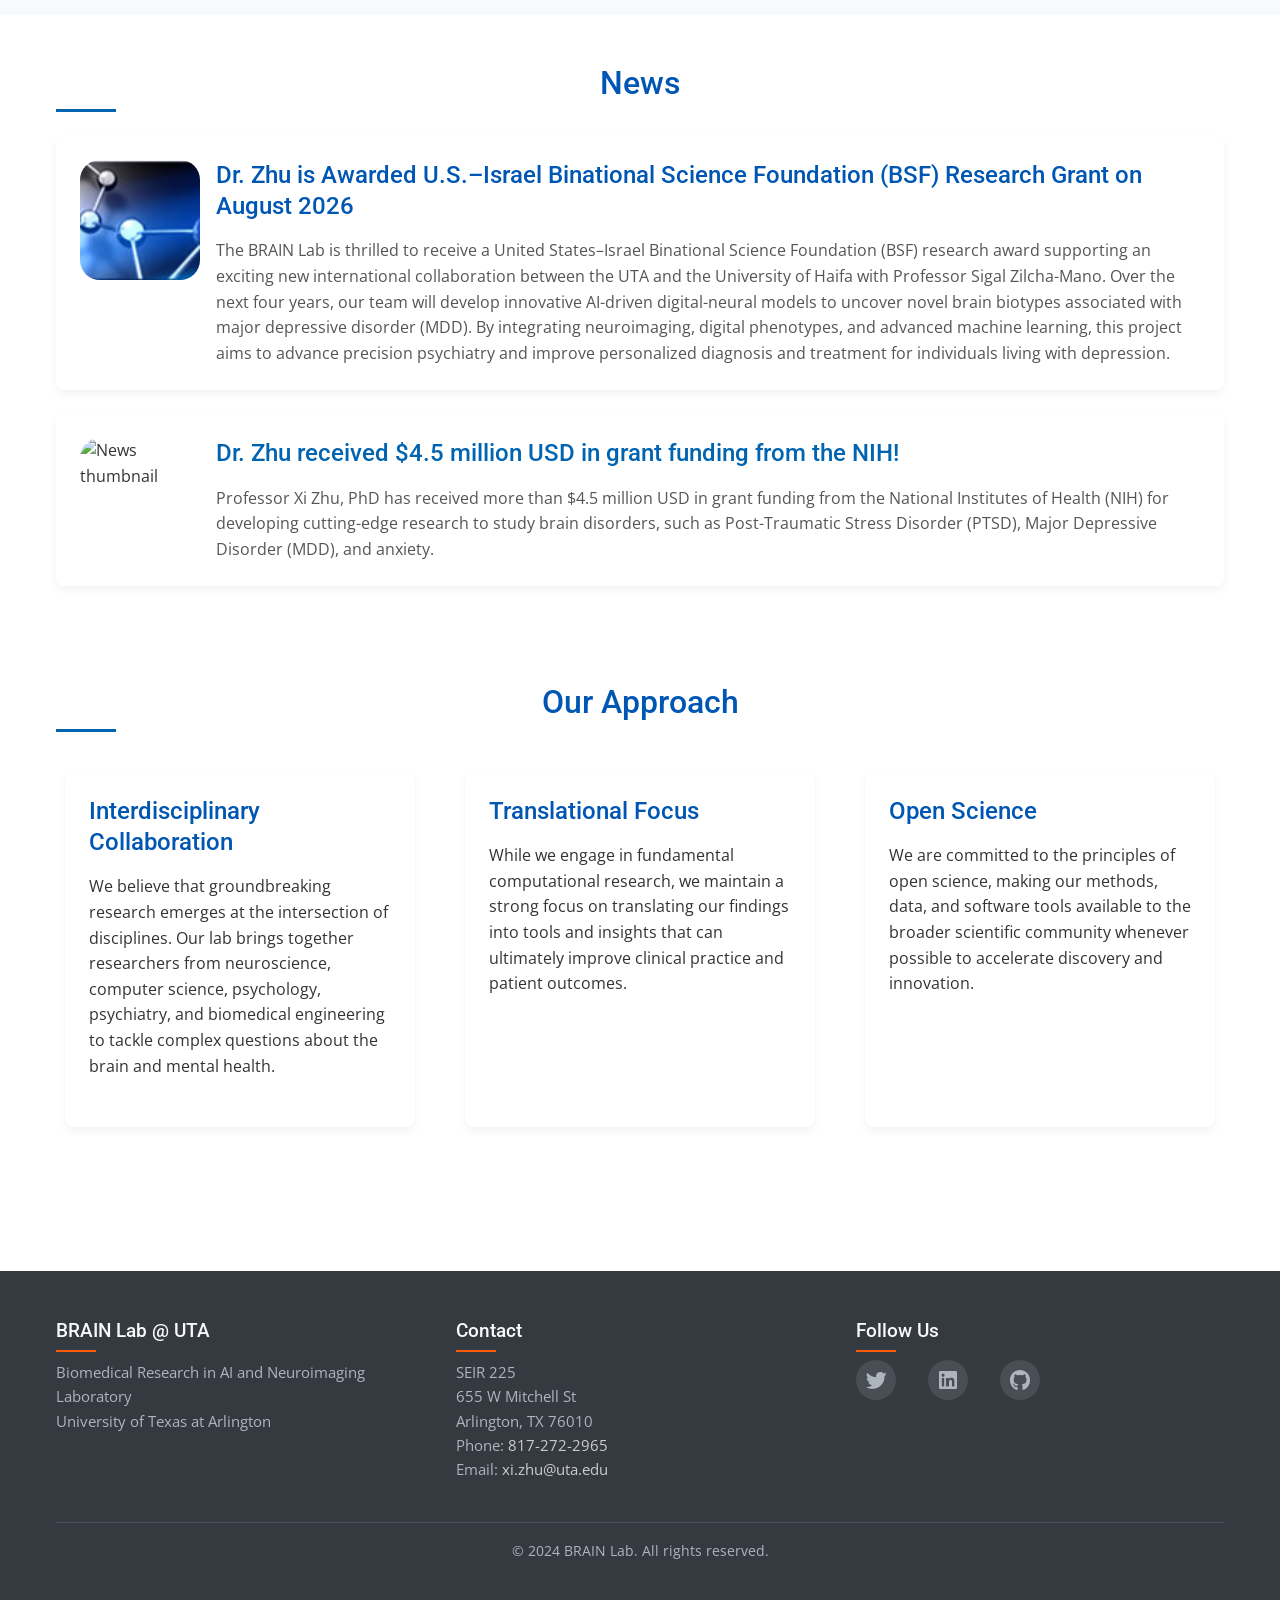
==== commit ba4465c6: "Update about.html" ====
--- a/about.html
+++ b/about.html
@@ -381,7 +381,7 @@
            					Dr. Zhu is Awarded U.S.–Israel Binational Science Foundation (BSF) Research Grant on August 2026
 							</h3>
 							<p class="news-summary">
-								The BRAIN Lab is thrilled to receive a United States–Israel Binational Science Foundation (BSF) research award supporting an exciting new international collaboration between the UTA and the University of Haifa. Over the next four years, our team will develop innovative AI-driven digital-neural models to uncover novel brain biotypes associated with major depressive disorder (MDD). By integrating neuroimaging, digital phenotypes, and advanced machine learning, this project aims to advance precision psychiatry and improve personalized diagnosis and treatment for individuals living with depression.
+								The BRAIN Lab is thrilled to receive a United States–Israel Binational Science Foundation (BSF) research award supporting an exciting new international collaboration between the UTA and the University of Haifa with Professor Sigal Zilcha-Mano. Over the next four years, our team will develop innovative AI-driven digital-neural models to uncover novel brain biotypes associated with major depressive disorder (MDD). By integrating neuroimaging, digital phenotypes, and advanced machine learning, this project aims to advance precision psychiatry and improve personalized diagnosis and treatment for individuals living with depression.
 							</p>
 						</div>
 					</div>
